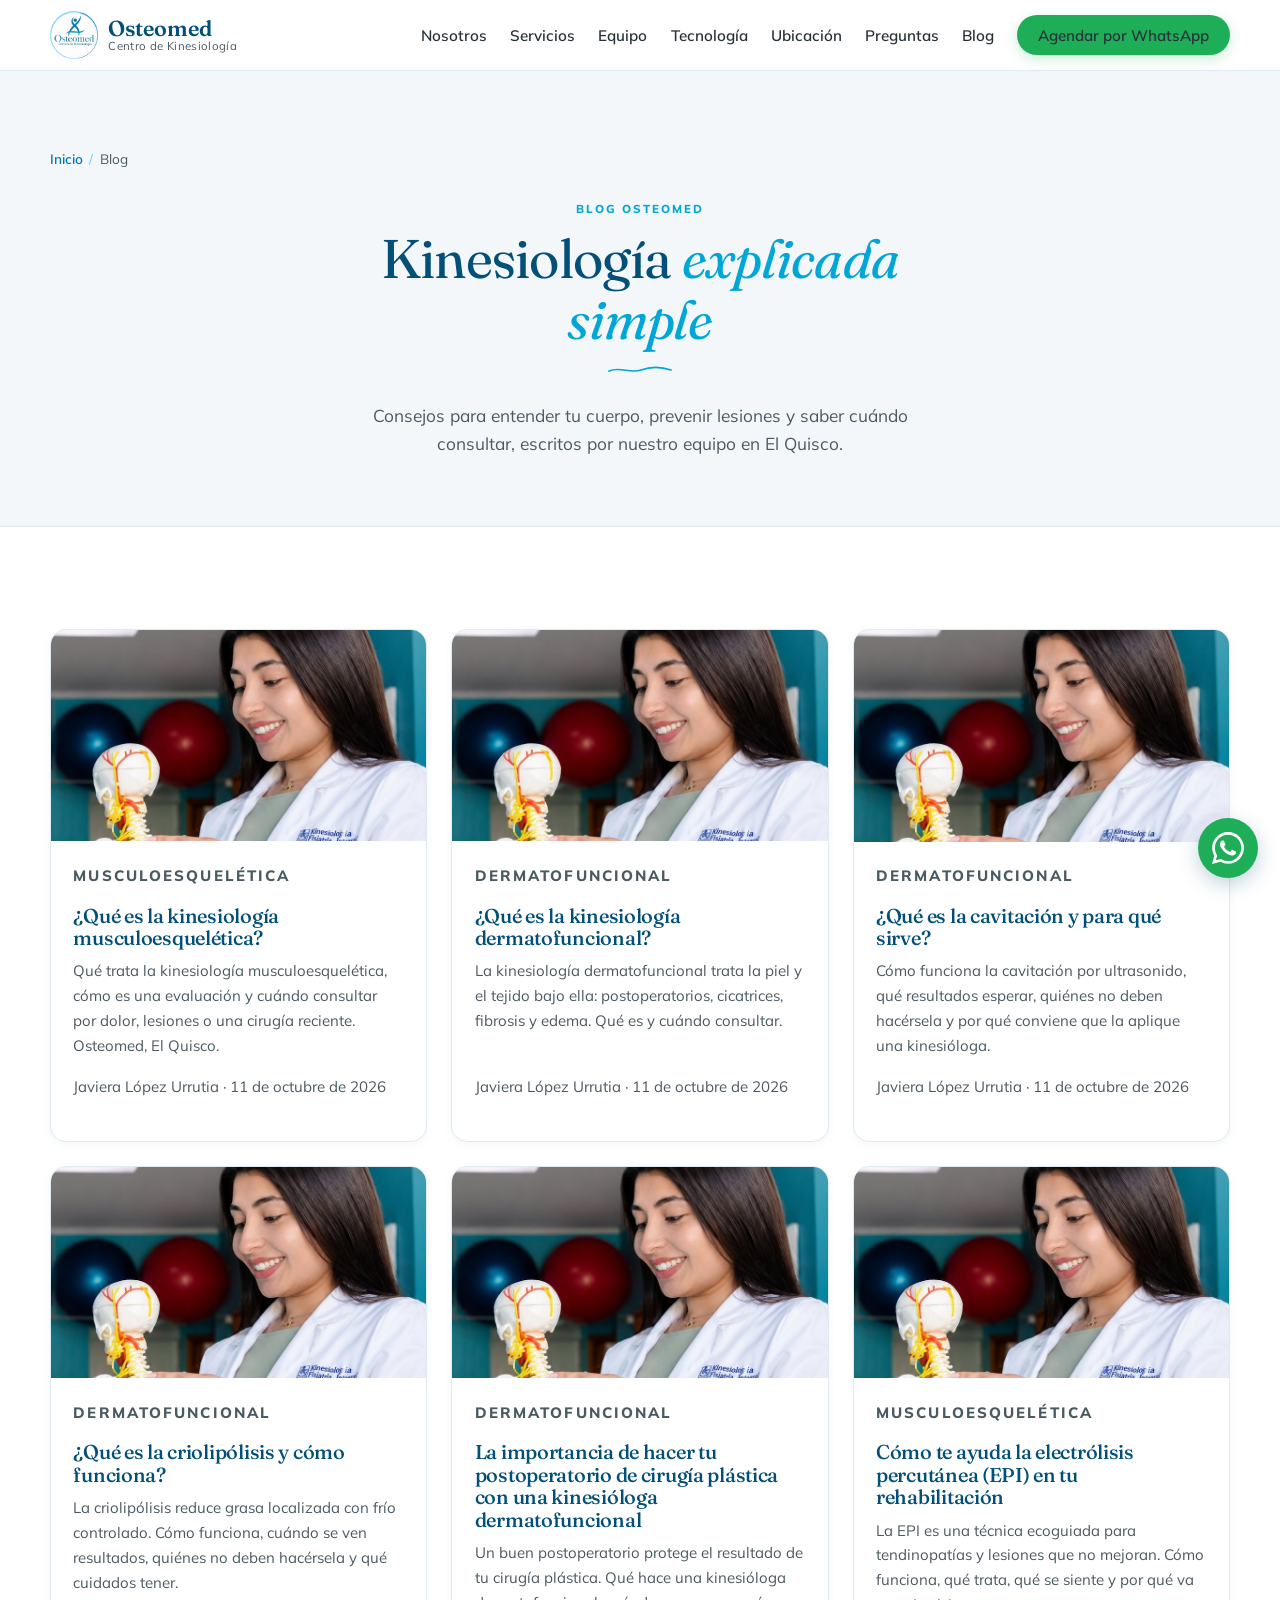
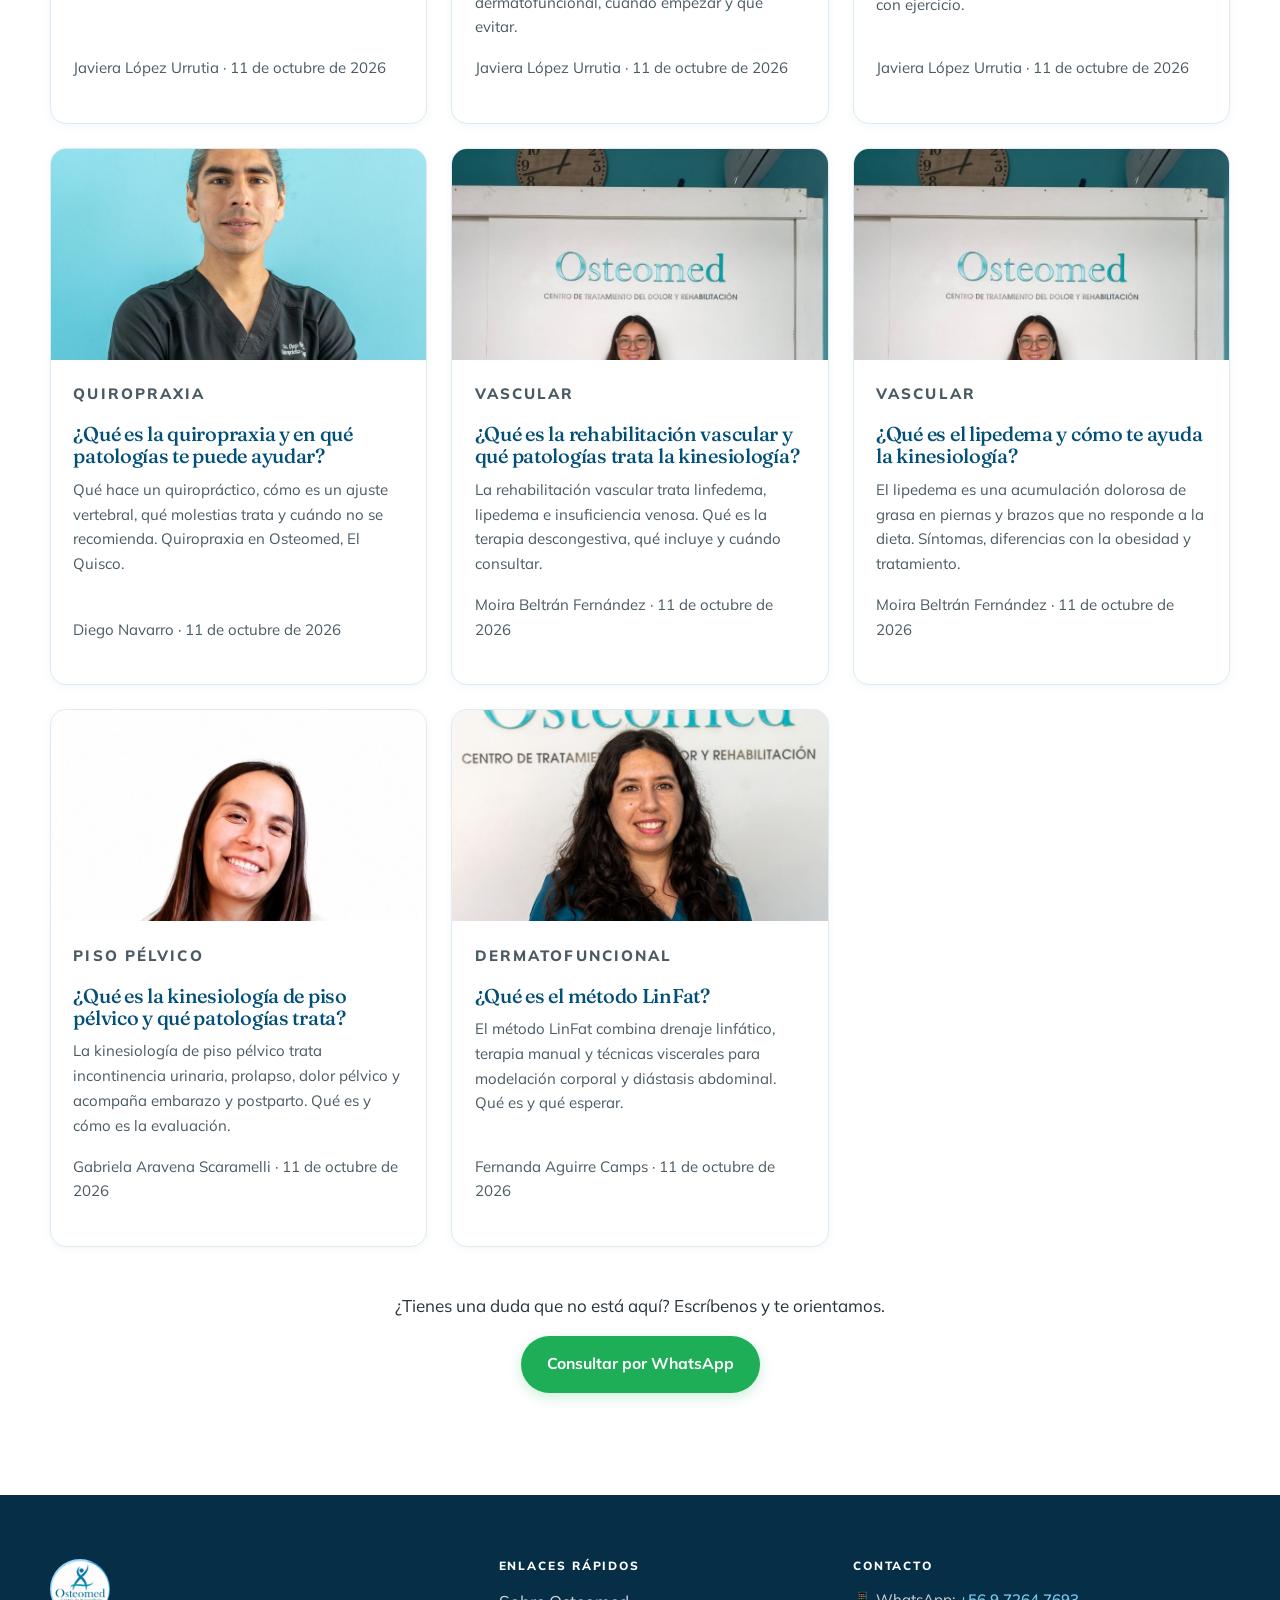
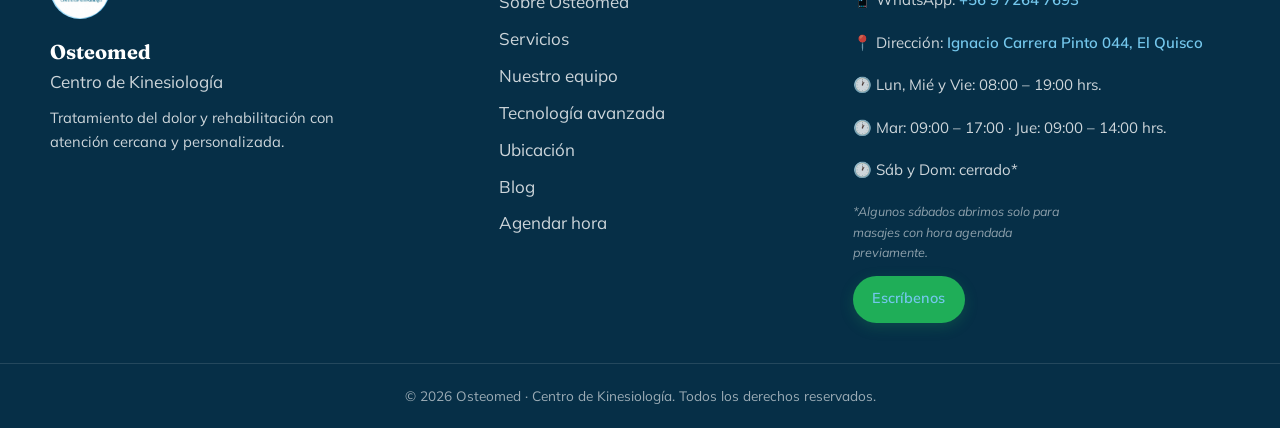
==== blog/index.html @ 3a888222 "Blog: 11 artículos + sitemap y robots Co-Authored-By: Claude Sonnet 5 <noreply@anthropic.com>" ====
<!DOCTYPE html>
<html lang="es-CL">
<head>
  <meta charset="UTF-8">
  <meta name="viewport" content="width=device-width, initial-scale=1.0">

  <title>Blog de kinesiología | Osteomed El Quisco</title>
  <meta name="description" content="Consejos de kinesiología, rehabilitación y manejo del dolor escritos por el equipo de Osteomed, centro de kinesiología en El Quisco, litoral central.">
  <meta name="robots" content="index, follow, max-image-preview:large">
  <link rel="canonical" href="https://www.kinesiologiaosteomed.cl/blog/">

  <meta name="geo.region" content="CL-VS">
  <meta name="geo.placename" content="El Quisco, Valparaíso">

  <meta property="og:type" content="website">
  <meta property="og:locale" content="es_CL">
  <meta property="og:site_name" content="Osteomed · Centro de Kinesiología">
  <meta property="og:title" content="Blog de kinesiología | Osteomed El Quisco">
  <meta property="og:description" content="Consejos de kinesiología, rehabilitación y manejo del dolor del equipo de Osteomed.">
  <meta property="og:url" content="https://www.kinesiologiaosteomed.cl/blog/">
  <meta property="og:image" content="https://www.kinesiologiaosteomed.cl/assets/equipo.jpg">
  <meta name="twitter:card" content="summary_large_image">

  <!-- Copiar aquí las mismas líneas de favicon que tiene index.html -->

  <link rel="preconnect" href="https://fonts.googleapis.com">
  <link rel="preconnect" href="https://fonts.gstatic.com" crossorigin>
  <!-- Usar el mismo <link> de Google Fonts que tiene index.html -->
  <link href="https://fonts.googleapis.com/css2?family=Fraunces:ital,opsz,wght@0,9..144,400;0,9..144,500;0,9..144,600;1,9..144,400;1,9..144,500&family=Mulish:wght@400;500;600;700;800&display=swap" rel="stylesheet">
  <link rel="stylesheet" href="/styles.css">

  <script type="application/ld+json">
  {
    "@context": "https://schema.org",
    "@graph": [
      {
        "@type": "Blog",
        "name": "Blog de Osteomed",
        "description": "Consejos de kinesiología, rehabilitación y manejo del dolor del equipo de Osteomed, El Quisco.",
        "url": "https://www.kinesiologiaosteomed.cl/blog/",
        "inLanguage": "es-CL",
        "publisher": {
          "@type": "MedicalClinic",
          "name": "Osteomed · Centro de Kinesiología",
          "url": "https://www.kinesiologiaosteomed.cl/",
          "logo": { "@type": "ImageObject", "url": "https://www.kinesiologiaosteomed.cl/assets/logo.png" }
        }
      },
      {
        "@type": "BreadcrumbList",
        "itemListElement": [
          { "@type": "ListItem", "position": 1, "name": "Inicio", "item": "https://www.kinesiologiaosteomed.cl/" },
          { "@type": "ListItem", "position": 2, "name": "Blog" }
        ]
      }
    ]
  }
  </script>
</head>
<body>

  <!-- ===================== HEADER (igual al sitio, con rutas absolutas) ===================== -->
  <header class="site-header">
    <div class="container header-inner">
      <a href="/" class="brand" aria-label="Osteomed, ir al inicio">
        <img src="/assets/logo.png" alt="Logo Osteomed Centro de Kinesiología" class="brand-logo" width="48" height="48">
        <span class="brand-text"><strong>Osteomed</strong><small>Centro de Kinesiología</small></span>
      </a>
      <nav class="main-nav" id="mainNav" aria-label="Navegación principal">
        <a href="/#sobre">Nosotros</a>
        <a href="/#servicios">Servicios</a>
        <a href="/#equipo">Equipo</a>
        <a href="/#tecnologia">Tecnología</a>
        <a href="/#ubicacion">Ubicación</a>
        <a href="/#faq">Preguntas</a>
        <a href="/blog/" aria-current="page">Blog</a>
        <a href="/#agendar" class="btn btn-wa nav-cta">Agendar por WhatsApp</a>
      </nav>
      <button class="nav-toggle" id="navToggle" aria-label="Abrir menú" aria-expanded="false" aria-controls="mainNav">
        <span></span><span></span><span></span>
      </button>
    </div>
  </header>

  <main>
    <section class="blog-hero">
      <div class="container">
        <nav class="breadcrumbs" aria-label="Ruta de navegación">
          <ol>
            <li><a href="/">Inicio</a></li>
            <li aria-current="page">Blog</li>
          </ol>
        </nav>
        <div class="section-head">
          <span class="section-eyebrow">Blog Osteomed</span>
          <h1>Kinesiología <em>explicada simple</em></h1>
          <p class="section-sub">Consejos para entender tu cuerpo, prevenir lesiones y saber cuándo consultar, escritos por nuestro equipo en El Quisco.</p>
        </div>
      </div>
    </section>

    <section class="section">
      <div class="container">
        <div class="post-grid">

          <!-- Artículos: el más reciente primero. Para agregar uno, copiar un <article class="post-card"> -->
          <article class="post-card">
            <a href="/blog/que-es-la-kinesiologia-musculoesqueletica/" class="post-card-img post-card-img--author" tabindex="-1" aria-hidden="true">
              <img src="/assets/team-javiera.jpg" alt="" width="600" height="660" loading="lazy">
            </a>
            <div class="post-card-body">
              <p class="post-cat">Musculoesquelética</p>
              <h2><a href="/blog/que-es-la-kinesiologia-musculoesqueletica/">¿Qué es la kinesiología musculoesquelética?</a></h2>
              <p>Qué trata la kinesiología musculoesquelética, cómo es una evaluación y cuándo consultar por dolor, lesiones o una cirugía reciente. Osteomed, El Quisco.</p>
              <p class="post-card-meta">Javiera López Urrutia · <time datetime="2026-10-11">11 de octubre de 2026</time></p>
            </div>
          </article>
          <article class="post-card">
            <a href="/blog/que-es-la-kinesiologia-dermatofuncional/" class="post-card-img post-card-img--author" tabindex="-1" aria-hidden="true">
              <img src="/assets/team-javiera.jpg" alt="" width="600" height="660" loading="lazy">
            </a>
            <div class="post-card-body">
              <p class="post-cat">Dermatofuncional</p>
              <h2><a href="/blog/que-es-la-kinesiologia-dermatofuncional/">¿Qué es la kinesiología dermatofuncional?</a></h2>
              <p>La kinesiología dermatofuncional trata la piel y el tejido bajo ella: postoperatorios, cicatrices, fibrosis y edema. Qué es y cuándo consultar.</p>
              <p class="post-card-meta">Javiera López Urrutia · <time datetime="2026-10-11">11 de octubre de 2026</time></p>
            </div>
          </article>
          <article class="post-card">
            <a href="/blog/que-es-la-cavitacion/" class="post-card-img post-card-img--author" tabindex="-1" aria-hidden="true">
              <img src="/assets/team-javiera.jpg" alt="" width="600" height="660" loading="lazy">
            </a>
            <div class="post-card-body">
              <p class="post-cat">Dermatofuncional</p>
              <h2><a href="/blog/que-es-la-cavitacion/">¿Qué es la cavitación y para qué sirve?</a></h2>
              <p>Cómo funciona la cavitación por ultrasonido, qué resultados esperar, quiénes no deben hacérsela y por qué conviene que la aplique una kinesióloga.</p>
              <p class="post-card-meta">Javiera López Urrutia · <time datetime="2026-10-11">11 de octubre de 2026</time></p>
            </div>
          </article>
          <article class="post-card">
            <a href="/blog/que-es-la-criolipolisis/" class="post-card-img post-card-img--author" tabindex="-1" aria-hidden="true">
              <img src="/assets/team-javiera.jpg" alt="" width="600" height="660" loading="lazy">
            </a>
            <div class="post-card-body">
              <p class="post-cat">Dermatofuncional</p>
              <h2><a href="/blog/que-es-la-criolipolisis/">¿Qué es la criolipólisis y cómo funciona?</a></h2>
              <p>La criolipólisis reduce grasa localizada con frío controlado. Cómo funciona, cuándo se ven resultados, quiénes no deben hacérsela y qué cuidados tener.</p>
              <p class="post-card-meta">Javiera López Urrutia · <time datetime="2026-10-11">11 de octubre de 2026</time></p>
            </div>
          </article>
          <article class="post-card">
            <a href="/blog/postoperatorio-cirugia-plastica-kinesiologa-dermatofuncional/" class="post-card-img post-card-img--author" tabindex="-1" aria-hidden="true">
              <img src="/assets/team-javiera.jpg" alt="" width="600" height="660" loading="lazy">
            </a>
            <div class="post-card-body">
              <p class="post-cat">Dermatofuncional</p>
              <h2><a href="/blog/postoperatorio-cirugia-plastica-kinesiologa-dermatofuncional/">La importancia de hacer tu postoperatorio de cirugía plástica con una kinesióloga dermatofuncional</a></h2>
              <p>Un buen postoperatorio protege el resultado de tu cirugía plástica. Qué hace una kinesióloga dermatofuncional, cuándo empezar y qué evitar.</p>
              <p class="post-card-meta">Javiera López Urrutia · <time datetime="2026-10-11">11 de octubre de 2026</time></p>
            </div>
          </article>
          <article class="post-card">
            <a href="/blog/electrolisis-percutanea-epi-rehabilitacion/" class="post-card-img post-card-img--author" tabindex="-1" aria-hidden="true">
              <img src="/assets/team-javiera.jpg" alt="" width="600" height="660" loading="lazy">
            </a>
            <div class="post-card-body">
              <p class="post-cat">Musculoesquelética</p>
              <h2><a href="/blog/electrolisis-percutanea-epi-rehabilitacion/">Cómo te ayuda la electrólisis percutánea (EPI) en tu rehabilitación</a></h2>
              <p>La EPI es una técnica ecoguiada para tendinopatías y lesiones que no mejoran. Cómo funciona, qué trata, qué se siente y por qué va con ejercicio.</p>
              <p class="post-card-meta">Javiera López Urrutia · <time datetime="2026-10-11">11 de octubre de 2026</time></p>
            </div>
          </article>
          <article class="post-card">
            <a href="/blog/que-es-la-quiropraxia/" class="post-card-img post-card-img--author" tabindex="-1" aria-hidden="true">
              <img src="/assets/team-diego.jpg" alt="" width="600" height="660" loading="lazy">
            </a>
            <div class="post-card-body">
              <p class="post-cat">Quiropraxia</p>
              <h2><a href="/blog/que-es-la-quiropraxia/">¿Qué es la quiropraxia y en qué patologías te puede ayudar?</a></h2>
              <p>Qué hace un quiropráctico, cómo es un ajuste vertebral, qué molestias trata y cuándo no se recomienda. Quiropraxia en Osteomed, El Quisco.</p>
              <p class="post-card-meta">Diego Navarro · <time datetime="2026-10-11">11 de octubre de 2026</time></p>
            </div>
          </article>
          <article class="post-card">
            <a href="/blog/rehabilitacion-vascular-kinesiologia/" class="post-card-img post-card-img--author" tabindex="-1" aria-hidden="true">
              <img src="/assets/team-moira.jpg" alt="" width="600" height="660" loading="lazy">
            </a>
            <div class="post-card-body">
              <p class="post-cat">Vascular</p>
              <h2><a href="/blog/rehabilitacion-vascular-kinesiologia/">¿Qué es la rehabilitación vascular y qué patologías trata la kinesiología?</a></h2>
              <p>La rehabilitación vascular trata linfedema, lipedema e insuficiencia venosa. Qué es la terapia descongestiva, qué incluye y cuándo consultar.</p>
              <p class="post-card-meta">Moira Beltrán Fernández · <time datetime="2026-10-11">11 de octubre de 2026</time></p>
            </div>
          </article>
          <article class="post-card">
            <a href="/blog/que-es-el-lipedema/" class="post-card-img post-card-img--author" tabindex="-1" aria-hidden="true">
              <img src="/assets/team-moira.jpg" alt="" width="600" height="660" loading="lazy">
            </a>
            <div class="post-card-body">
              <p class="post-cat">Vascular</p>
              <h2><a href="/blog/que-es-el-lipedema/">¿Qué es el lipedema y cómo te ayuda la kinesiología?</a></h2>
              <p>El lipedema es una acumulación dolorosa de grasa en piernas y brazos que no responde a la dieta. Síntomas, diferencias con la obesidad y tratamiento.</p>
              <p class="post-card-meta">Moira Beltrán Fernández · <time datetime="2026-10-11">11 de octubre de 2026</time></p>
            </div>
          </article>
          <article class="post-card">
            <a href="/blog/kinesiologia-de-piso-pelvico/" class="post-card-img post-card-img--author" tabindex="-1" aria-hidden="true">
              <img src="/assets/team-gabriela.jpg" alt="" width="600" height="660" loading="lazy">
            </a>
            <div class="post-card-body">
              <p class="post-cat">Piso pélvico</p>
              <h2><a href="/blog/kinesiologia-de-piso-pelvico/">¿Qué es la kinesiología de piso pélvico y qué patologías trata?</a></h2>
              <p>La kinesiología de piso pélvico trata incontinencia urinaria, prolapso, dolor pélvico y acompaña embarazo y postparto. Qué es y cómo es la evaluación.</p>
              <p class="post-card-meta">Gabriela Aravena Scaramelli · <time datetime="2026-10-11">11 de octubre de 2026</time></p>
            </div>
          </article>
          <article class="post-card">
            <a href="/blog/que-es-el-metodo-linfat/" class="post-card-img post-card-img--author" tabindex="-1" aria-hidden="true">
              <img src="/assets/team-fernanda.jpg" alt="" width="600" height="660" loading="lazy">
            </a>
            <div class="post-card-body">
              <p class="post-cat">Dermatofuncional</p>
              <h2><a href="/blog/que-es-el-metodo-linfat/">¿Qué es el método LinFat?</a></h2>
              <p>El método LinFat combina drenaje linfático, terapia manual y técnicas viscerales para modelación corporal y diástasis abdominal. Qué es y qué esperar.</p>
              <p class="post-card-meta">Fernanda Aguirre Camps · <time datetime="2026-10-11">11 de octubre de 2026</time></p>
            </div>
          </article>

        </div>

        <div class="section-cta">
          <p>¿Tienes una duda que no está aquí? Escríbenos y te orientamos.</p>
          <a href="/#agendar" class="btn btn-wa" data-wa-msg="Hola 👋, leí el blog de Osteomed y quisiera hacer una consulta.">Consultar por WhatsApp</a>
        </div>
      </div>
    </section>
  </main>

  <!-- ===================== FOOTER ===================== -->
  <footer class="site-footer">
    <div class="container footer-grid">
      <div class="footer-brand">
        <img src="/assets/logo.png" alt="Logo Osteomed" class="footer-logo" width="60" height="60" loading="lazy">
        <strong>Osteomed</strong><br>Centro de Kinesiología
        <p class="footer-tag">Tratamiento del dolor y rehabilitación con atención cercana y personalizada.</p>
      </div>
      <div class="footer-col">
        <h3>Enlaces rápidos</h3>
        <ul>
          <li><a href="/#sobre">Sobre Osteomed</a></li>
          <li><a href="/#servicios">Servicios</a></li>
          <li><a href="/#equipo">Nuestro equipo</a></li>
          <li><a href="/#tecnologia">Tecnología avanzada</a></li>
          <li><a href="/#ubicacion">Ubicación</a></li>
          <li><a href="/blog/">Blog</a></li>
          <li><a href="/#agendar">Agendar hora</a></li>
        </ul>
      </div>
      <div class="footer-col footer-contact">
        <h3>Contacto</h3>
        <ul>
          <li>📱 WhatsApp: <a href="#" id="footerWa">+56 9 7264 7693</a></li>
          <li>📍 Dirección: <a href="https://maps.app.goo.gl/KKimd9kYUYvbPtDLA" target="_blank" rel="noopener">Ignacio Carrera Pinto 044, El Quisco</a></li>
          <li>🕐 Lun, Mié y Vie: 08:00 – 19:00 hrs.</li>
          <li>🕐 Mar: 09:00 – 17:00 · Jue: 09:00 – 14:00 hrs.</li>
          <li>🕐 Sáb y Dom: cerrado*</li>
        </ul>
        <p class="footer-hours-note">*Algunos sábados abrimos solo para masajes con hora agendada previamente.</p>
        <a href="/#agendar" class="btn btn-wa btn-sm">Escríbenos</a>
      </div>
    </div>
    <div class="footer-bottom">
      <div class="container">
        <p>© <span id="year"></span> Osteomed · Centro de Kinesiología. Todos los derechos reservados.</p>
      </div>
    </div>
  </footer>

  <a href="#" class="wa-float" id="waFloat" aria-label="Escribir por WhatsApp">
    <svg viewBox="0 0 24 24" aria-hidden="true"><path d="M17.47 14.38c-.3-.15-1.76-.87-2.03-.97-.27-.1-.47-.15-.67.15-.2.3-.77.97-.94 1.16-.17.2-.35.22-.64.07-.3-.15-1.26-.46-2.39-1.47-.88-.79-1.48-1.76-1.65-2.06-.17-.3-.02-.46.13-.6.13-.14.3-.35.45-.52.15-.18.2-.3.3-.5.1-.2.05-.37-.03-.52-.07-.15-.67-1.61-.92-2.2-.24-.58-.49-.5-.67-.51h-.57c-.2 0-.52.07-.79.37-.27.3-1.04 1.02-1.04 2.48s1.07 2.88 1.21 3.07c.15.2 2.1 3.2 5.08 4.49.71.3 1.26.49 1.7.63.71.22 1.36.19 1.87.12.57-.09 1.76-.72 2-1.42.25-.7.25-1.29.18-1.41-.08-.13-.27-.2-.57-.35m-5.42 7.4h-.01a9.87 9.87 0 0 1-5.03-1.38l-.36-.21-3.74.98 1-3.65-.24-.37a9.86 9.86 0 0 1-1.51-5.26c0-5.45 4.44-9.88 9.89-9.88 2.64 0 5.12 1.03 6.99 2.9a9.83 9.83 0 0 1 2.89 6.99c0 5.45-4.44 9.88-9.88 9.88m8.41-18.3A11.82 11.82 0 0 0 12.05 0C5.5 0 .16 5.34.16 11.89c0 2.1.55 4.14 1.59 5.95L.06 24l6.3-1.65a11.88 11.88 0 0 0 5.69 1.45h.01c6.55 0 11.89-5.34 11.89-11.89a11.82 11.82 0 0 0-3.48-8.41z"/></svg>
  </a>

  <script src="/script.js"></script>
</body>
</html>
---- styles.css ----
/* ============================================================
   OSTEOMED — Centro de Kinesiología
   styles.css
   ============================================================ */

:root {
  /* Paleta de marca */
  --azul-principal: #0077B6;
  --azul-secundario: #00A6D6;
  --celeste: #74C7EC;
  --celeste-claro: #CBEAF8;
  --blanco: #FFFFFF;
  --gris-fondo: #F3F7FA;
  --gris-texto: #263238;

  /* Derivados */
  --azul-oscuro: #024f78;
  --texto-suave: #4a5a62;
  --borde: #dfeaf1;
  --wa-green: #25D366;
  --wa-green-dark: #1da851;

  /* Tipografía */
  --font-display: 'Fraunces', Georgia, serif;
  --font-body: 'Mulish', -apple-system, BlinkMacSystemFont, sans-serif;

  /* Sistema */
  --radius: 16px;
  --radius-sm: 10px;
  --shadow-sm: 0 2px 10px rgba(2, 79, 120, 0.06);
  --shadow-md: 0 12px 30px rgba(2, 79, 120, 0.12);
  --shadow-lg: 0 24px 60px rgba(2, 79, 120, 0.18);
  --maxw: 1180px;
  --space: clamp(56px, 8vw, 110px);
}

/* ---------- Reset ---------- */
*, *::before, *::after { box-sizing: border-box; }
html { scroll-behavior: smooth; scroll-padding-top: 88px; }
body {
  margin: 0;
  font-family: var(--font-body);
  color: var(--gris-texto);
  background: var(--blanco);
  line-height: 1.65;
  font-size: 17px;
  -webkit-font-smoothing: antialiased;
}
img { max-width: 100%; display: block; }
a { color: inherit; text-decoration: none; }
ul { list-style: none; margin: 0; padding: 0; }

h1, h2, h3 {
  font-family: var(--font-display);
  font-weight: 500;
  line-height: 1.12;
  color: var(--azul-oscuro);
  letter-spacing: -0.01em;
  margin: 0 0 .5em;
}
h1 { font-size: clamp(2rem, 5vw, 3.4rem); }
h2 { font-size: clamp(1.6rem, 3.6vw, 2.5rem); }
h3 { font-size: 1.22rem; }
p { margin: 0 0 1rem; }

.container { width: min(100% - 40px, var(--maxw)); margin-inline: auto; }

/* ---------- Botones ---------- */
.btn {
  display: inline-flex;
  align-items: center;
  gap: .55rem;
  font-family: var(--font-body);
  font-weight: 700;
  font-size: .98rem;
  padding: .85rem 1.5rem;
  border-radius: 50px;
  border: 2px solid transparent;
  cursor: pointer;
  transition: transform .18s ease, box-shadow .18s ease, background .18s ease;
  white-space: nowrap;
  text-align: center;
}
.btn:active { transform: translateY(1px) scale(.99); }
.btn-lg { padding: 1.05rem 1.9rem; font-size: 1.05rem; }
.btn-sm { padding: .6rem 1.1rem; font-size: .9rem; }
.btn-block { width: 100%; justify-content: center; }

.btn-wa { background: var(--wa-green); color: #fff; box-shadow: 0 8px 20px rgba(37, 211, 102, .3); }
.btn-wa:hover { background: var(--wa-green-dark); transform: translateY(-2px); box-shadow: 0 12px 26px rgba(37, 211, 102, .38); }

.btn-primary { background: var(--azul-principal); color: #fff; box-shadow: 0 8px 20px rgba(0, 119, 182, .28); }
.btn-primary:hover { background: var(--azul-oscuro); transform: translateY(-2px); }

.btn-ghost { background: transparent; color: var(--azul-oscuro); border-color: var(--azul-principal); }
.btn-ghost:hover { background: var(--celeste-claro); transform: translateY(-2px); }

.wa-icon { width: 1.2em; height: 1.2em; fill: currentColor; flex-shrink: 0; }

/* ---------- Header ---------- */
.site-header {
  position: sticky;
  top: 0;
  z-index: 100;
  background: rgba(255, 255, 255, .92);
  backdrop-filter: blur(10px);
  border-bottom: 1px solid var(--borde);
}
.header-inner {
  display: flex;
  align-items: center;
  justify-content: space-between;
  gap: 1.5rem;
  padding: .7rem 0;
}
.brand { display: flex; align-items: center; gap: .65rem; flex-shrink: 0; }
.brand-logo { width: 48px; height: 48px; border-radius: 50%; }
.brand-text { display: flex; flex-direction: column; line-height: 1.05; }
.brand-text strong { font-family: var(--font-display); font-size: 1.35rem; color: var(--azul-oscuro); font-weight: 600; }
.brand-text small { font-size: .72rem; color: var(--texto-suave); letter-spacing: .03em; }

.main-nav { display: flex; align-items: center; gap: clamp(1rem, 1.8vw, 1.7rem); }
.main-nav a {
  font-weight: 600;
  font-size: .95rem;
  color: var(--gris-texto);
  transition: color .15s;
  white-space: nowrap;
  line-height: 1;
}
.main-nav a:not(.nav-cta):hover { color: var(--azul-principal); }
.nav-cta { padding: .65rem 1.2rem; font-size: .9rem; flex-shrink: 0; }

.nav-toggle {
  display: none;
  flex-direction: column;
  gap: 5px;
  background: none;
  border: none;
  cursor: pointer;
  padding: 8px;
}
.nav-toggle span {
  width: 26px; height: 3px;
  background: var(--azul-oscuro);
  border-radius: 3px;
  transition: .25s;
}

/* ---------- Hero ---------- */
.hero { position: relative; overflow: hidden; padding: clamp(50px, 7vw, 90px) 0 clamp(60px, 8vw, 100px); }
.hero-bg {
  position: absolute; inset: 0; z-index: -1;
  background:
    radial-gradient(circle at 85% 15%, var(--celeste-claro) 0%, transparent 45%),
    radial-gradient(circle at 10% 90%, rgba(116, 199, 236, .35) 0%, transparent 40%),
    linear-gradient(160deg, #fafdff 0%, var(--gris-fondo) 100%);
}
.hero-inner {
  display: grid;
  grid-template-columns: 1.05fr .95fr;
  gap: clamp(2rem, 5vw, 4.5rem);
  align-items: center;
}
.eyebrow {
  display: inline-block;
  font-size: .82rem;
  font-weight: 700;
  letter-spacing: .04em;
  text-transform: uppercase;
  color: var(--azul-secundario);
  background: var(--celeste-claro);
  padding: .4rem .9rem;
  border-radius: 50px;
  margin-bottom: 1.2rem;
}
.hero-copy h1 { margin-bottom: .6em; }
.hero-lead { font-size: 1.18rem; color: var(--texto-suave); max-width: 36ch; margin-bottom: 1.8rem; }
.hero-actions { display: flex; flex-wrap: wrap; gap: .9rem; margin-bottom: 2rem; }
.hero-points { display: flex; flex-wrap: wrap; gap: 1.2rem; }
.hero-points li { position: relative; padding-left: 1.6rem; font-size: .92rem; font-weight: 600; color: var(--azul-oscuro); }
.hero-points li::before {
  content: "✓";
  position: absolute; left: 0;
  color: var(--wa-green);
  font-weight: 800;
}

.hero-visual { position: relative; }
.hero-img {
  width: 100%;
  border-radius: 24px;
  box-shadow: var(--shadow-lg);
  object-fit: cover;
  aspect-ratio: 4 / 3.4;
}

/* ---------- Secciones base ---------- */
.section { padding: var(--space) 0; }
.section-soft { background: var(--gris-fondo); }
.section-dark {
  background: linear-gradient(155deg, var(--azul-principal) 0%, var(--azul-oscuro) 100%);
  color: #fff;
}
.section-dark h2, .section-dark h3 { color: #fff; }

.section-head { text-align: center; max-width: 60ch; margin: 0 auto clamp(2.5rem, 5vw, 3.5rem); }
.section-eyebrow {
  display: inline-block;
  font-size: .8rem; font-weight: 800;
  letter-spacing: .08em; text-transform: uppercase;
  color: var(--azul-secundario);
  margin-bottom: .7rem;
}
.section-eyebrow.light { color: var(--celeste); }
.section-sub { color: var(--texto-suave); font-size: 1.08rem; }
.section-sub.light { color: rgba(255, 255, 255, .85); }
.section-cta { text-align: center; margin-top: 2.8rem; }

/* ---------- Sobre ---------- */
.about-grid {
  display: grid;
  grid-template-columns: .9fr 1.1fr;
  gap: clamp(2rem, 5vw, 4rem);
  align-items: center;
}
.about-media img {
  width: 100%; border-radius: 22px;
  box-shadow: var(--shadow-md);
  aspect-ratio: 4 / 4.3; object-fit: cover;
}
.about-values { display: grid; grid-template-columns: 1fr 1fr; gap: 1.5rem; margin-top: 2rem; }
.value h3 { color: var(--azul-principal); margin-bottom: .3em; }
.value p { font-size: .96rem; color: var(--texto-suave); margin: 0; }

/* ---------- Servicios (cards) ---------- */
.cards-grid {
  display: grid;
  grid-template-columns: repeat(auto-fit, minmax(280px, 1fr));
  gap: 1.5rem;
}
.card {
  background: #fff;
  border: 1px solid var(--borde);
  border-radius: var(--radius);
  padding: 2rem 1.7rem;
  box-shadow: var(--shadow-sm);
  transition: transform .22s ease, box-shadow .22s ease, border-color .22s;
}
.card:hover { transform: translateY(-6px); box-shadow: var(--shadow-md); border-color: var(--celeste); }
.card-icon {
  width: 56px; height: 56px;
  display: grid; place-items: center;
  font-size: 1.7rem;
  background: var(--celeste-claro);
  border-radius: 14px;
  margin-bottom: 1.1rem;
}
.card h3 { color: var(--azul-oscuro); }
.card p { font-size: .96rem; color: var(--texto-suave); margin-bottom: .6rem; }
.card-benefit {
  margin: 1rem 0 0 !important;
  padding-top: .9rem;
  border-top: 1px dashed var(--borde);
  font-weight: 600;
  color: var(--azul-principal) !important;
  font-size: .92rem !important;
}

/* ---------- ¿Cuándo consultar? ---------- */
.when-grid {
  display: grid;
  grid-template-columns: 1.05fr .95fr;
  gap: clamp(2rem, 5vw, 4rem);
  align-items: center;
}
.when-list { margin: 1.6rem 0 2rem; display: grid; gap: .85rem; }
.when-list li {
  display: flex; gap: .8rem;
  align-items: flex-start;
  background: var(--gris-fondo);
  padding: .9rem 1.1rem;
  border-radius: var(--radius-sm);
  border-left: 3px solid var(--azul-secundario);
  font-weight: 500;
}
.when-list li span { color: var(--azul-secundario); font-weight: 800; }
.when-media img {
  width: 100%; border-radius: 22px;
  box-shadow: var(--shadow-md);
  aspect-ratio: 4 / 3.2; object-fit: cover;
}

/* ---------- Cómo trabajamos (steps) ---------- */
.steps {
  display: grid;
  grid-template-columns: repeat(auto-fit, minmax(220px, 1fr));
  gap: 1.5rem;
  counter-reset: step;
  list-style: none;
  margin: 0;
  padding: 0;
}
.step {
  background: rgba(255, 255, 255, .1);
  border: 1px solid rgba(255, 255, 255, .2);
  border-radius: var(--radius);
  padding: 2rem 1.6rem;
  backdrop-filter: blur(4px);
  position: relative;
}
.step-num {
  display: grid; place-items: center;
  width: 46px; height: 46px;
  border-radius: 50%;
  background: #fff;
  color: var(--azul-principal);
  font-family: var(--font-display);
  font-weight: 600;
  font-size: 1.4rem;
  margin-bottom: 1rem;
}
.step p { color: rgba(255, 255, 255, .85); font-size: .95rem; margin: 0; }

/* ---------- Formulario WhatsApp ---------- */
.form-grid {
  display: grid;
  grid-template-columns: .95fr 1.05fr;
  gap: clamp(2rem, 5vw, 4rem);
  align-items: start;
}
.form-intro h2 { margin-bottom: .6em; }
.form-intro > p { color: var(--texto-suave); }
.form-direct {
  margin: 1.6rem 0;
  padding: 1.2rem 1.4rem;
  background: #fff;
  border: 1px solid var(--borde);
  border-radius: var(--radius);
  box-shadow: var(--shadow-sm);
}
.form-direct p { font-weight: 600; margin-bottom: .8rem; }
.form-media img {
  width: 100%; border-radius: 18px;
  box-shadow: var(--shadow-md);
  aspect-ratio: 4 / 2.6; object-fit: cover;
  margin-top: .5rem;
}

.wa-form {
  background: #fff;
  border: 1px solid var(--borde);
  border-radius: var(--radius);
  padding: clamp(1.5rem, 3vw, 2.4rem);
  box-shadow: var(--shadow-md);
}
.field { margin-bottom: 1.2rem; }
.field-row { display: grid; grid-template-columns: 1fr 1fr; gap: 1rem; }
.field label { display: block; font-weight: 700; font-size: .92rem; margin-bottom: .45rem; color: var(--azul-oscuro); }
.req { color: #d64545; }
.field input,
.field select,
.field textarea {
  width: 100%;
  font-family: var(--font-body);
  font-size: 1rem;
  padding: .8rem .95rem;
  border: 1.5px solid var(--borde);
  border-radius: var(--radius-sm);
  background: var(--gris-fondo);
  color: var(--gris-texto);
  transition: border-color .15s, box-shadow .15s, background .15s;
}
.field input:focus,
.field select:focus,
.field textarea:focus {
  outline: none;
  border-color: var(--azul-secundario);
  background: #fff;
  box-shadow: 0 0 0 3px rgba(0, 166, 214, .15);
}
.field textarea { resize: vertical; }
.field input[type="range"] {
  padding: 0; height: 8px; background: var(--celeste-claro);
  border-radius: 50px; border: none; accent-color: var(--azul-principal);
  cursor: pointer;
}
.range-scale { display: flex; justify-content: space-between; font-size: .78rem; color: var(--texto-suave); margin-top: .3rem; }
.form-note { font-size: .82rem; color: var(--texto-suave); text-align: center; margin: 1rem 0 0; }
.field input.invalid, .field textarea.invalid { border-color: #d64545; box-shadow: 0 0 0 3px rgba(214, 69, 69, .12); }

/* ---------- FAQ ---------- */
.faq-wrap { max-width: 820px; margin-inline: auto; }
.faq-list { display: grid; gap: 1rem; }
.faq-item {
  background: var(--gris-fondo);
  border: 1px solid var(--borde);
  border-radius: var(--radius-sm);
  overflow: hidden;
  transition: box-shadow .2s;
}
.faq-item[open] { box-shadow: var(--shadow-sm); border-color: var(--celeste); }
.faq-item summary {
  cursor: pointer;
  padding: 1.15rem 1.3rem;
  font-weight: 700;
  color: var(--azul-oscuro);
  list-style: none;
  display: flex;
  justify-content: space-between;
  align-items: center;
  gap: 1rem;
}
.faq-item summary::-webkit-details-marker { display: none; }
.faq-item summary::after {
  content: "+";
  font-size: 1.5rem;
  font-weight: 400;
  color: var(--azul-secundario);
  transition: transform .2s;
  line-height: 1;
}
.faq-item[open] summary::after { transform: rotate(45deg); }
.faq-item p { padding: 0 1.3rem 1.2rem; margin: 0; color: var(--texto-suave); }

/* ---------- Footer ---------- */
.site-footer { background: #062f47; color: rgba(255, 255, 255, .8); }
.footer-grid {
  display: grid;
  grid-template-columns: 1.3fr 1fr 1.2fr;
  gap: 2.5rem;
  padding: clamp(3rem, 5vw, 4.5rem) 0 2.5rem;
}
.footer-logo { width: 60px; height: 60px; border-radius: 50%; margin-bottom: 1rem; }
.footer-brand strong { font-family: var(--font-display); color: #fff; font-size: 1.25rem; }
.footer-tag { font-size: .92rem; margin-top: .6rem; max-width: 32ch; }
.footer-col h3 { color: #fff; font-size: 1.05rem; margin-bottom: 1rem; }
.footer-col ul { display: grid; gap: .55rem; }
.footer-col a:hover { color: var(--celeste); }
.footer-contact li { margin-bottom: .55rem; font-size: .94rem; }
.footer-contact a { color: var(--celeste); font-weight: 600; }
.footer-contact em { color: rgba(255, 255, 255, .55); font-style: italic; }
.footer-col .btn { margin-top: .8rem; }
.footer-bottom { border-top: 1px solid rgba(255, 255, 255, .12); padding: 1.3rem 0; }
.footer-bottom p { margin: 0; font-size: .85rem; text-align: center; color: rgba(255, 255, 255, .6); }

/* ---------- WhatsApp flotante ---------- */
.wa-float {
  position: fixed;
  bottom: 22px; right: 22px;
  width: 60px; height: 60px;
  background: var(--wa-green);
  border-radius: 50%;
  display: grid; place-items: center;
  box-shadow: 0 8px 24px rgba(37, 211, 102, .45);
  z-index: 90;
  transition: transform .2s;
  animation: waPulse 2.6s infinite;
}
.wa-float svg { width: 32px; height: 32px; fill: #fff; }
.wa-float:hover { transform: scale(1.08); }
@keyframes waPulse {
  0% { box-shadow: 0 8px 24px rgba(37, 211, 102, .45), 0 0 0 0 rgba(37, 211, 102, .4); }
  70% { box-shadow: 0 8px 24px rgba(37, 211, 102, .45), 0 0 0 16px rgba(37, 211, 102, 0); }
  100% { box-shadow: 0 8px 24px rgba(37, 211, 102, .45), 0 0 0 0 rgba(37, 211, 102, 0); }
}

/* ---------- Animaciones de entrada ---------- */
.reveal { opacity: 0; transform: translateY(28px); transition: opacity .7s ease, transform .7s ease; }
.reveal.is-visible { opacity: 1; transform: none; }

/* ============================================================
   PRESENCIA DE MARCA (v2)
   ============================================================ */

/* Insignia de reseñas en el hero */
.hero-rating {
  display: inline-flex;
  align-items: center;
  gap: .6rem;
  margin-top: 1.6rem;
  padding: .55rem 1rem;
  background: #fff;
  border: 1px solid var(--borde);
  border-radius: 50px;
  box-shadow: var(--shadow-sm);
  transition: transform .18s ease, box-shadow .18s ease, border-color .18s;
}
.hero-rating:hover { transform: translateY(-2px); box-shadow: var(--shadow-md); border-color: var(--celeste); }
.hero-rating .stars { color: #f5a623; letter-spacing: 1px; font-size: 1rem; }
.hero-rating .rating-text { font-size: .9rem; color: var(--texto-suave); }
.hero-rating .rating-text strong { color: var(--azul-oscuro); }
.rating-arrow { color: var(--azul-secundario); font-weight: 800; font-size: .9rem; }

/* Cinta "Desde 2014" en el sello del hero */
.hero-seal-ribbon {
  position: absolute;
  bottom: -10px; left: 50%;
  transform: translateX(-50%);
  background: var(--azul-principal);
  color: #fff;
  font-size: .68rem;
  font-weight: 800;
  letter-spacing: .03em;
  text-transform: uppercase;
  padding: .25rem .7rem;
  border-radius: 50px;
  white-space: nowrap;
  box-shadow: var(--shadow-sm);
}

/* Meta-chips de la franja de marca */
.brand-strip-content { display: flex; flex-direction: column; gap: .9rem; }
.brand-strip-meta { display: flex; flex-wrap: wrap; gap: .7rem; }
.meta-chip {
  display: inline-flex;
  align-items: center;
  gap: .4rem;
  background: rgba(255, 255, 255, .7);
  border: 1px solid rgba(0, 119, 182, .15);
  border-radius: 50px;
  padding: .4rem .9rem;
  font-size: .85rem;
  font-weight: 600;
  color: var(--azul-oscuro);
}
.meta-chip strong { color: var(--azul-principal); }
.meta-chip-link { text-decoration: none; cursor: pointer; transition: transform .18s ease, border-color .18s, background .18s; }
.meta-chip-link:hover { transform: translateY(-2px); border-color: var(--azul-secundario); background: #fff; }
.stars-sm { color: #f5a623; letter-spacing: .5px; }

/* Símbolo decorativo dentro del copy del hero */
.hero-symbol {
  width: 64px;
  height: auto;
  margin-bottom: 1.1rem;
  filter: drop-shadow(0 6px 14px rgba(0, 119, 182, .22));
  animation: floatY 5s ease-in-out infinite;
}
@keyframes floatY {
  0%, 100% { transform: translateY(0); }
  50% { transform: translateY(-9px); }
}

/* Marca de agua gigante del símbolo en el fondo del hero */
.hero-watermark {
  position: absolute;
  top: -40px; right: -60px;
  width: clamp(280px, 38vw, 520px);
  opacity: .06;
  z-index: -1;
  pointer-events: none;
  transform: rotate(-8deg);
}

/* Sello circular del logo sobre la imagen del hero */
.hero-seal {
  position: absolute;
  bottom: -26px; left: -26px;
  width: clamp(96px, 13vw, 132px);
  height: clamp(96px, 13vw, 132px);
  background: #fff;
  border-radius: 50%;
  padding: 8px;
  box-shadow: var(--shadow-md);
  display: grid;
  place-items: center;
  animation: sealIn .8s .3s ease-out both;
}
.hero-seal img { width: 100%; height: 100%; border-radius: 50%; object-fit: cover; }
@keyframes sealIn {
  from { opacity: 0; transform: scale(.6) rotate(-12deg); }
  to { opacity: 1; transform: scale(1) rotate(0); }
}

/* Franja de marca */
.brand-strip {
  background: linear-gradient(120deg, var(--celeste-claro) 0%, #eef8fe 100%);
  padding: clamp(2.2rem, 4vw, 3rem) 0;
  border-top: 1px solid var(--borde);
  border-bottom: 1px solid var(--borde);
}
.brand-strip-inner {
  display: flex;
  align-items: center;
  justify-content: center;
  gap: 1.6rem;
  text-align: left;
  flex-wrap: wrap;
}
.brand-strip-logo {
  width: clamp(76px, 10vw, 104px);
  height: auto;
  flex-shrink: 0;
  filter: drop-shadow(0 8px 18px rgba(0, 119, 182, .18));
}
.brand-strip-text {
  font-family: var(--font-display);
  font-size: clamp(1.25rem, 2.6vw, 1.8rem);
  font-style: italic;
  color: var(--azul-oscuro);
  margin: 0;
  max-width: 24ch;
  line-height: 1.3;
}
.brand-strip-text strong { font-style: normal; font-weight: 600; color: var(--azul-principal); }

/* Chip circular con símbolo sobre imagen de la sección "Sobre" */
.about-media { position: relative; }
.about-logo-chip {
  position: absolute;
  bottom: -22px; right: -18px;
  width: 84px; height: 84px;
  background: #fff;
  border-radius: 50%;
  display: grid; place-items: center;
  box-shadow: var(--shadow-md);
  border: 3px solid var(--celeste-claro);
}
.about-logo-chip img { width: 52px; height: auto; }

/* Marca de agua del símbolo en sección oscura */
.section-dark { position: relative; overflow: hidden; }
.section-watermark {
  position: absolute;
  bottom: -50px; right: -40px;
  width: clamp(220px, 30vw, 380px);
  opacity: .08;
  pointer-events: none;
}

/* ============================================================
   UBICACIÓN
   ============================================================ */
.map-grid {
  display: grid;
  grid-template-columns: 1fr 1.15fr;
  gap: 2rem;
  align-items: stretch;
}
.map-frame {
  position: relative;
  border-radius: var(--radius);
  overflow: hidden;
  box-shadow: var(--shadow-md);
  border: 1px solid var(--borde);
  min-height: 440px;
  order: 2;
}
.map-frame iframe {
  position: absolute;
  inset: 0;
  width: 100%;
  height: 100%;
  border: 0;
  display: block;
}
.map-open-link {
  position: absolute;
  top: 12px; right: 12px;
  z-index: 2;
  display: inline-flex;
  align-items: center;
  gap: .35rem;
  background: #fff;
  color: var(--azul-principal);
  font-size: .82rem;
  font-weight: 700;
  padding: .5rem .85rem;
  border-radius: 50px;
  box-shadow: var(--shadow-sm);
  transition: transform .15s ease, box-shadow .15s ease;
}
.map-open-link:hover { transform: translateY(-1px); box-shadow: var(--shadow-md); color: var(--azul-oscuro); }
.map-info {
  background: #fff;
  border: 1px solid var(--borde);
  border-radius: var(--radius);
  padding: 2.4rem 2rem;
  box-shadow: var(--shadow-sm);
  display: flex;
  flex-direction: column;
  justify-content: center;
  order: 1;
}
.map-info h3 { color: var(--azul-oscuro); margin-bottom: 1.2rem; font-size: 1.4rem; }
.map-details { display: grid; gap: .8rem; margin-bottom: 1.8rem; }
.map-details li { display: flex; gap: .6rem; align-items: flex-start; font-weight: 500; font-size: 1.02rem; }
.map-hours h4 {
  font-family: var(--font-body);
  font-weight: 800;
  font-size: .95rem;
  color: var(--azul-principal);
  margin: 0 0 .8rem;
  text-transform: uppercase;
  letter-spacing: .03em;
}
.map-hours table { width: 100%; border-collapse: collapse; font-size: .96rem; }
.map-hours td { padding: .6rem 0; border-bottom: 1px dashed var(--borde); vertical-align: top; }
.map-hours td:first-child { padding-right: 1rem; }
.map-hours td:last-child { text-align: right; font-weight: 700; color: var(--azul-oscuro); white-space: nowrap; }
.map-hours tr:last-child td { border-bottom: none; }
.hours-note { font-size: .82rem; color: var(--texto-suave); margin: .9rem 0 0; font-style: italic; }
.map-info .btn { margin-top: 1.8rem; align-self: flex-start; }
.footer-hours-note { font-size: .78rem; color: rgba(255, 255, 255, .55); font-style: italic; margin: .6rem 0 0; max-width: 30ch; }

/* ============================================================
   RESPONSIVE
   ============================================================ */

/* Navbar: pasa a menú hamburguesa antes, para que en pantallas
   medianas los enlaces no se aprieten ni se descuadren */
@media (max-width: 1180px) {
  .main-nav {
    position: fixed;
    inset: 64px 0 auto 0;
    flex-direction: column;
    align-items: stretch;
    gap: 0;
    background: #fff;
    padding: 1rem 1.2rem 1.6rem;
    border-bottom: 1px solid var(--borde);
    box-shadow: var(--shadow-md);
    transform: translateY(-130%);
    transition: transform .3s ease;
    max-height: calc(100vh - 64px);
    overflow-y: auto;
  }
  .main-nav.open { transform: translateY(0); }
  .main-nav a:not(.nav-cta) { padding: .9rem .4rem; border-bottom: 1px solid var(--borde); white-space: normal; }
  .nav-cta { margin-top: 1rem; justify-content: center; }
  .nav-toggle { display: flex; }
  .nav-toggle.open span:nth-child(1) { transform: translateY(8px) rotate(45deg); }
  .nav-toggle.open span:nth-child(2) { opacity: 0; }
  .nav-toggle.open span:nth-child(3) { transform: translateY(-8px) rotate(-45deg); }
}

@media (max-width: 900px) {
  .hero-inner,
  .about-grid,
  .when-grid,
  .map-grid,
  .form-grid { grid-template-columns: 1fr; }
  .map-info .btn { align-self: stretch; text-align: center; justify-content: center; }
  .map-frame { order: 1; min-height: 320px; }
  .map-info { order: 2; }

  .hero-visual { order: -1; }
  .hero-seal { left: auto; right: 16px; }
  .about-media, .when-media { max-width: 520px; margin-inline: auto; }
  .when-media { order: -1; }
  .brand-strip-inner { flex-direction: column; text-align: center; gap: 1.1rem; }
  .brand-strip-content { align-items: center; }
  .brand-strip-meta { justify-content: center; }
  .brand-strip-text { max-width: 30ch; }
}

@media (max-width: 560px) {
  body { font-size: 16px; }
  .about-values { grid-template-columns: 1fr; }
  .field-row { grid-template-columns: 1fr; }
  .footer-grid { grid-template-columns: 1fr; gap: 2rem; }
  .hero-actions .btn { width: 100%; justify-content: center; }
  .brand-text small { display: none; }
  .wa-float { width: 54px; height: 54px; bottom: 16px; right: 16px; }
}

@media (prefers-reduced-motion: reduce) {
  *, *::before, *::after { animation: none !important; transition: none !important; }
  .reveal { opacity: 1; transform: none; }
  html { scroll-behavior: auto; }
}

/* ============================================================
   SERVICIOS (viñetas expandibles) — v3
   ============================================================ */
.svc-grid {
  display: grid;
  grid-template-columns: 1fr 1fr;
  gap: 1rem;
  align-items: start;
}
.svc {
  background: #fff;
  border: 1px solid var(--borde);
  border-radius: var(--radius);
  box-shadow: var(--shadow-sm);
  overflow: hidden;
  transition: box-shadow .22s ease, border-color .22s ease;
}
.svc:hover { box-shadow: var(--shadow-md); border-color: var(--celeste); }
.svc[open] { border-color: var(--azul-secundario); box-shadow: var(--shadow-md); }
.svc summary {
  display: flex;
  align-items: center;
  gap: 1rem;
  padding: 1.15rem 1.3rem;
  cursor: pointer;
  list-style: none;
}
.svc summary::-webkit-details-marker { display: none; }
.svc-icon {
  flex-shrink: 0;
  width: 52px; height: 52px;
  display: grid; place-items: center;
  font-size: 1.5rem;
  background: var(--celeste-claro);
  border-radius: 14px;
}
.svc-title { flex: 1; min-width: 0; }
.svc-title h3 { font-size: 1.08rem; margin: 0 0 .15em; }
.svc-title small { font-size: .85rem; color: var(--texto-suave); display: block; line-height: 1.4; }
.svc-plus {
  flex-shrink: 0;
  position: relative;
  width: 28px; height: 28px;
  border-radius: 50%;
  background: var(--gris-fondo);
  transition: background .2s, transform .25s ease;
}
.svc-plus::before, .svc-plus::after {
  content: "";
  position: absolute;
  top: 50%; left: 50%;
  background: var(--azul-principal);
  border-radius: 2px;
  transform: translate(-50%, -50%);
}
.svc-plus::before { width: 12px; height: 2px; }
.svc-plus::after { width: 2px; height: 12px; }
.svc[open] .svc-plus { background: var(--azul-principal); transform: rotate(45deg); }
.svc[open] .svc-plus::before, .svc[open] .svc-plus::after { background: #fff; }
.svc-body { padding: 0 1.3rem 1.3rem; }
.svc-body p { font-size: .95rem; color: var(--texto-suave); margin-bottom: .8rem; }
.svc-body p:last-child { margin-bottom: 0; }
.svc-note { font-size: .82rem !important; margin-top: .7rem; }

/* ============================================================
   EQUIPO — v3
   ============================================================ */
.team-grid {
  display: grid;
  grid-template-columns: repeat(auto-fit, minmax(280px, 1fr));
  gap: 1.5rem;
  max-width: 1020px;
  margin-inline: auto;
}
.team-card {
  background: #fff;
  border: 1px solid var(--borde);
  border-radius: var(--radius);
  overflow: hidden;
  box-shadow: var(--shadow-sm);
  display: flex;
  flex-direction: column;
  transition: transform .22s ease, box-shadow .22s ease, border-color .22s;
}
.team-card:hover { transform: translateY(-5px); box-shadow: var(--shadow-md); border-color: var(--celeste); }
.team-photo { aspect-ratio: 4 / 4.4; overflow: hidden; background: var(--celeste-claro); }
.team-photo img {
  width: 100%; height: 100%;
  object-fit: cover; object-position: center 18%;
  transition: transform .4s ease;
}
.team-card:hover .team-photo img { transform: scale(1.04); }
.team-info { padding: 1.4rem 1.4rem 1.6rem; display: flex; flex-direction: column; flex: 1; }
.team-info h3 { font-size: 1.18rem; margin-bottom: .1em; }
.team-role { font-size: .85rem; font-weight: 700; color: var(--azul-secundario); margin-bottom: .8rem; }
.team-bio { font-size: .92rem; color: var(--texto-suave); margin-bottom: 1rem; }
.team-tags { display: flex; flex-wrap: wrap; gap: .45rem; margin-top: auto; }
.team-tags li {
  font-size: .74rem;
  font-weight: 700;
  color: var(--azul-oscuro);
  background: var(--celeste-claro);
  padding: .3rem .7rem;
  border-radius: 50px;
  line-height: 1.35;
}

/* ============================================================
   TECNOLOGÍA AVANZADA — v3
   ============================================================ */
.tech-grid {
  display: grid;
  grid-template-columns: repeat(auto-fit, minmax(270px, 1fr));
  gap: 1.5rem;
  position: relative;
  z-index: 1;
}
.tech-card {
  background: rgba(255, 255, 255, .1);
  border: 1px solid rgba(255, 255, 255, .2);
  border-radius: var(--radius);
  padding: 2rem 1.6rem;
  backdrop-filter: blur(4px);
  transition: background .25s, transform .25s;
}
.tech-card:hover { background: rgba(255, 255, 255, .16); transform: translateY(-4px); }
.tech-icon {
  display: grid; place-items: center;
  width: 50px; height: 50px;
  font-size: 1.5rem;
  background: rgba(255, 255, 255, .14);
  border: 1px solid rgba(255, 255, 255, .25);
  border-radius: 14px;
  margin-bottom: 1.1rem;
}
.tech-card h3 { font-size: 1.12rem; }
.tech-card p { color: rgba(255, 255, 255, .85); font-size: .93rem; margin: 0; }
.tech-card--cta {
  display: flex; flex-direction: column;
  justify-content: center; align-items: flex-start;
  background: rgba(255, 255, 255, .96);
  border: none;
}
.tech-card--cta h3 { color: var(--azul-oscuro); }
.tech-card--cta p { color: var(--texto-suave); margin-bottom: 1.1rem; }

/* ============================================================
   MODAL TELEREHABILITACIÓN — v3
   ============================================================ */
.modal { position: fixed; inset: 0; z-index: 200; display: grid; place-items: center; padding: 18px; }
.modal[hidden] { display: none; }
.modal-backdrop {
  position: absolute; inset: 0;
  background: rgba(6, 47, 71, .55);
  backdrop-filter: blur(3px);
}
.modal-card {
  position: relative;
  background: #fff;
  border-radius: var(--radius);
  padding: clamp(1.6rem, 4vw, 2.4rem);
  max-width: 560px;
  width: 100%;
  max-height: calc(100vh - 36px);
  overflow-y: auto;
  box-shadow: var(--shadow-lg);
  animation: modalIn .28s ease;
}
@keyframes modalIn {
  from { opacity: 0; transform: translateY(18px) scale(.98); }
  to { opacity: 1; transform: none; }
}
.modal-card h3 { font-size: 1.5rem; }
.modal-sub { font-size: .95rem; color: var(--texto-suave); margin-bottom: 1.4rem; }
.modal-close {
  position: absolute;
  top: 14px; right: 14px;
  width: 38px; height: 38px;
  border: none;
  border-radius: 50%;
  background: var(--gris-fondo);
  color: var(--azul-oscuro);
  font-size: 1.5rem;
  line-height: 1;
  cursor: pointer;
  transition: background .15s;
}
.modal-close:hover { background: var(--celeste-claro); }
body.modal-open { overflow: hidden; }

/* ---------- Responsive de las secciones nuevas ---------- */
@media (max-width: 900px) {
  .svc-grid { grid-template-columns: 1fr; }
}
@media (max-width: 560px) {
  .svc summary { padding: 1rem 1.05rem; gap: .8rem; }
  .svc-icon { width: 44px; height: 44px; font-size: 1.25rem; }
  .svc-title h3 { font-size: 1rem; }
  .team-grid { grid-template-columns: 1fr; max-width: 400px; }
}

/* ============================================================
   CAPA DE REFINAMIENTO — v4
   Misma matriz, más sobriedad: tipografía serif protagonista,
   numeración editorial, sombras contenidas, verde WhatsApp sobrio.
   ============================================================ */

/* Paleta afinada: verde WhatsApp más serio, sombras más suaves */
:root {
  --wa-green: #1fae58;
  --wa-green-dark: #178746;
  --shadow-sm: 0 2px 8px rgba(2, 79, 120, 0.05);
  --shadow-md: 0 10px 26px rgba(2, 79, 120, 0.10);
  --shadow-lg: 0 20px 48px rgba(2, 79, 120, 0.14);
}

/* Tipografía display: peso editorial + acento en cursiva teal */
h1, h2 { font-weight: 400; letter-spacing: -0.014em; }
h1 em, h2 em {
  font-style: italic;
  font-weight: 400;
  color: var(--azul-secundario);
}

/* Onda del logo como firma bajo cada título de sección */
.section-head h2::after {
  content: "";
  display: block;
  width: 64px;
  height: 10px;
  margin: .85rem auto 0;
  background: url("data:image/svg+xml,%3Csvg xmlns='http://www.w3.org/2000/svg' width='64' height='10' viewBox='0 0 64 10'%3E%3Cpath d='M1 6 C 12 1, 22 9, 33 5 S 54 2, 63 5' fill='none' stroke='%2300A6D6' stroke-width='1.7' stroke-linecap='round'/%3E%3C/svg%3E") no-repeat center;
}
.section-dark .section-head h2::after {
  background-image: url("data:image/svg+xml,%3Csvg xmlns='http://www.w3.org/2000/svg' width='64' height='10' viewBox='0 0 64 10'%3E%3Cpath d='M1 6 C 12 1, 22 9, 33 5 S 54 2, 63 5' fill='none' stroke='%2374C7EC' stroke-width='1.7' stroke-linecap='round'/%3E%3C/svg%3E");
}
.about-copy h2::after,
.when-copy h2::after,
.form-intro h2::after {
  content: "";
  display: block;
  width: 64px;
  height: 10px;
  margin-top: .85rem;
  background: url("data:image/svg+xml,%3Csvg xmlns='http://www.w3.org/2000/svg' width='64' height='10' viewBox='0 0 64 10'%3E%3Cpath d='M1 6 C 12 1, 22 9, 33 5 S 54 2, 63 5' fill='none' stroke='%2300A6D6' stroke-width='1.7' stroke-linecap='round'/%3E%3C/svg%3E") no-repeat;
}

/* Etiquetas pequeñas con más aire (seriedad tipográfica) */
.section-eyebrow { font-size: .72rem; letter-spacing: .17em; }
.eyebrow { font-size: .72rem; letter-spacing: .14em; background: transparent; border: 1px solid var(--celeste); padding: .38rem .95rem; }

/* Botones: pastilla de la marca, sin neón */
.btn-wa { box-shadow: 0 4px 14px rgba(31, 174, 88, .22); }
.btn-wa:hover { box-shadow: 0 8px 20px rgba(31, 174, 88, .28); }
.btn-primary { box-shadow: 0 4px 14px rgba(0, 119, 182, .2); }

/* Flotante de WhatsApp: presente pero sin pulso estridente */
.wa-float { animation: none; box-shadow: 0 6px 20px rgba(2, 79, 120, .25); }

/* Numeración tipográfica en las viñetas de servicios */
.svc-icon {
  font-family: var(--font-display);
  font-style: italic;
  font-weight: 500;
  font-size: 1.15rem;
  color: var(--azul-principal);
  background: var(--celeste-claro);
}
.svc-title h3 { font-weight: 500; }

/* Numerales romanos en tecnología */
.tech-icon {
  font-family: var(--font-display);
  font-style: italic;
  font-weight: 500;
  font-size: 1.15rem;
  color: #fff;
}

/* Números de los pasos en serif italic */
.step-num { font-style: italic; }

/* Lista "¿cuándo consultar?": más liviana, menos cajas grises */
.when-list li {
  background: #fff;
  border: 1px solid var(--borde);
  border-left: 3px solid var(--azul-secundario);
}

/* FAQ: blanco con línea fina, menos bloque gris */
.faq-item { background: #fff; }

/* Equipo: cita de Diego + enlace a Instagram */
.team-quote {
  font-family: var(--font-display);
  font-style: italic;
  font-size: .98rem;
  color: var(--azul-principal);
  margin: -.3rem 0 .8rem;
}
.team-link {
  display: inline-block;
  margin-top: .9rem;
  font-size: .82rem;
  font-weight: 700;
  color: var(--azul-secundario);
  border-bottom: 1px solid var(--celeste);
  padding-bottom: 1px;
  align-self: flex-start;
  transition: color .15s, border-color .15s;
}
.team-link:hover { color: var(--azul-oscuro); border-color: var(--azul-oscuro); }
.team-info h3 { font-weight: 500; }

/* Franja de marca: texto serif ya es italic; afinar chips */
.meta-chip { font-size: .8rem; letter-spacing: .02em; }

/* Footer: títulos de columna en versalitas espaciadas */
.footer-col h3 {
  font-family: var(--font-body);
  font-size: .74rem;
  font-weight: 800;
  letter-spacing: .16em;
  text-transform: uppercase;
}

/* ============================================================
   v5 — Lockup de marca grande en el hero
   ============================================================ */
.hero-brandmark {
  display: flex;
  align-items: center;
  gap: clamp(.9rem, 2vw, 1.2rem);
  margin-bottom: 1.4rem;
}
.hero-brandmark-symbol {
  width: clamp(58px, 7vw, 84px);
  height: auto;
  filter: drop-shadow(0 6px 14px rgba(0, 119, 182, .22));
  animation: floatY 5s ease-in-out infinite;
}
.hero-brandmark-text { display: flex; flex-direction: column; line-height: 1; }
.hero-brandmark-name {
  font-family: var(--font-display);
  font-weight: 500;
  font-size: clamp(2rem, 4.5vw, 2.9rem);
  color: var(--azul-principal);
  letter-spacing: .005em;
}
.hero-brandmark-tag {
  margin-top: .45rem;
  font-size: clamp(.62rem, 1.1vw, .74rem);
  font-weight: 700;
  letter-spacing: .3em;
  text-transform: uppercase;
  color: var(--texto-suave);
}
@media (max-width: 560px) {
  .hero-brandmark { justify-content: flex-start; }
  .hero-brandmark-tag { letter-spacing: .22em; }
}
 .btn-review {
  display: inline-flex;
  align-items: center;
  gap: 8px;
  padding: 12px 24px;
  background: #4285F4;
  color: #fff;
  border-radius: 8px;
  font-family: 'Mulish', sans-serif;
  font-weight: 700;
  text-decoration: none;
  transition: background 0.2s ease;
}
.btn-review:hover { background: #3367D6; }

/* Opción A */
.map-review {
  margin-top: 24px;
  padding-top: 24px;
  border-top: 1px solid rgba(0,0,0,.08);
}
.map-review-text {
  font-family: 'Mulish', sans-serif;
  color: #4a5568;
  line-height: 1.6;
  margin-bottom: 16px;
}

/* ============================================================
   BLOG — v8
   Pegar al final de styles.css. Usa las variables de :root.
   ============================================================ */

/* ---------- Migas de pan ---------- */
.breadcrumbs { font-size: .85rem; color: var(--texto-suave); margin-bottom: 1.4rem; }
.breadcrumbs ol { display: flex; flex-wrap: wrap; gap: .4rem; list-style: none; margin: 0; padding: 0; }
.breadcrumbs li:not(:last-child)::after { content: "/"; margin-left: .4rem; color: var(--celeste); }
.breadcrumbs a { color: var(--azul-principal); font-weight: 600; }
.breadcrumbs a:hover { color: var(--azul-oscuro); }
.breadcrumbs [aria-current] { color: var(--texto-suave); }

/* ---------- Portada del blog ---------- */
.blog-hero { padding: clamp(48px, 6vw, 80px) 0 clamp(36px, 4vw, 56px); background: var(--gris-fondo); border-bottom: 1px solid var(--borde); }
.blog-hero .section-head { margin-bottom: 0; }
.blog-hero h1 { font-weight: 400; }
.blog-hero h1::after,
.post-header h1::after {
  content: "";
  display: block;
  width: 64px;
  height: 10px;
  margin: .85rem auto 0;
  background: url("data:image/svg+xml,%3Csvg xmlns='http://www.w3.org/2000/svg' width='64' height='10' viewBox='0 0 64 10'%3E%3Cpath d='M1 6 C 12 1, 22 9, 33 5 S 54 2, 63 5' fill='none' stroke='%2300A6D6' stroke-width='1.7' stroke-linecap='round'/%3E%3C/svg%3E") no-repeat center;
}
.post-header h1::after { margin-left: 0; background-position: left center; }

.post-grid {
  display: grid;
  grid-template-columns: repeat(auto-fill, minmax(300px, 1fr));
  gap: 1.5rem;
}
.post-card {
  background: #fff;
  border: 1px solid var(--borde);
  border-radius: var(--radius);
  overflow: hidden;
  box-shadow: var(--shadow-sm);
  display: flex;
  flex-direction: column;
  transition: transform .22s ease, box-shadow .22s ease, border-color .22s;
}
.post-card:hover { transform: translateY(-5px); box-shadow: var(--shadow-md); border-color: var(--celeste); }
.post-card-img { aspect-ratio: 16 / 10; overflow: hidden; background: var(--celeste-claro); }
.post-card-img img { width: 100%; height: 100%; object-fit: cover; transition: transform .4s ease; }
.post-card:hover .post-card-img img { transform: scale(1.04); }
.post-card-body { padding: 1.4rem 1.4rem 1.6rem; display: flex; flex-direction: column; flex: 1; }
.post-cat {
  font-size: .72rem; font-weight: 800; letter-spacing: .14em; text-transform: uppercase;
  color: var(--azul-secundario); margin-bottom: .6rem;
}
.post-card h2 { font-size: 1.25rem; font-weight: 500; margin-bottom: .5em; }
.post-card h2 a:hover { color: var(--azul-principal); }
.post-card p { font-size: .94rem; color: var(--texto-suave); margin-bottom: 1rem; }
.post-card-meta { margin-top: auto; font-size: .82rem; color: var(--texto-suave); }
.blog-empty { text-align: center; color: var(--texto-suave); font-style: italic; }

/* ---------- Artículo ---------- */
.post { padding: clamp(40px, 5vw, 64px) 0 var(--space); }
.post-wrap { width: min(100% - 40px, 760px); margin-inline: auto; }
.post-header { margin-bottom: 2rem; }
.post-header h1 { font-weight: 400; font-size: clamp(1.9rem, 4.6vw, 2.9rem); }
.post-lead { font-size: 1.18rem; color: var(--texto-suave); margin: 1.2rem 0 1.2rem; }
.post-meta { display: flex; flex-wrap: wrap; gap: .4rem 1.2rem; font-size: .88rem; color: var(--texto-suave); }
.post-meta strong { color: var(--azul-oscuro); }

.post-figure { margin: 0 0 2.4rem; }
.post-figure img { width: 100%; border-radius: 22px; box-shadow: var(--shadow-md); aspect-ratio: 16 / 9; object-fit: cover; }
.post-figure figcaption { font-size: .82rem; color: var(--texto-suave); font-style: italic; margin-top: .7rem; text-align: center; }

.post-body { font-size: 1.08rem; line-height: 1.75; }
.post-body h2 { font-size: clamp(1.4rem, 3vw, 1.85rem); margin: 2.4rem 0 .7rem; }
.post-body h3 { margin: 1.8rem 0 .5rem; color: var(--azul-principal); font-weight: 500; }
.post-body p { margin-bottom: 1.2rem; }
.post-body ul, .post-body ol { margin: 0 0 1.4rem; padding-left: 1.3rem; }
.post-body ul { list-style: disc; }
.post-body ol { list-style: decimal; }
.post-body li { margin-bottom: .45rem; }
.post-body li::marker { color: var(--azul-secundario); }
.post-body a { color: var(--azul-principal); font-weight: 600; border-bottom: 1px solid var(--celeste); }
.post-body a:hover { color: var(--azul-oscuro); border-color: var(--azul-oscuro); }
.post-body strong { color: var(--azul-oscuro); }
.post-body blockquote {
  margin: 2rem 0;
  padding: .2rem 0 .2rem 1.4rem;
  border-left: 3px solid var(--azul-secundario);
  font-family: var(--font-display);
  font-style: italic;
  font-size: 1.25rem;
  color: var(--azul-principal);
}
.post-note {
  background: var(--gris-fondo);
  border: 1px solid var(--borde);
  border-radius: var(--radius-sm);
  padding: 1.1rem 1.3rem;
  font-size: .95rem;
  color: var(--texto-suave);
  margin: 2rem 0;
}

/* Autora */
.post-author {
  display: flex; gap: 1.1rem; align-items: center;
  margin: 2.6rem 0;
  padding: 1.4rem;
  border: 1px solid var(--borde);
  border-radius: var(--radius);
  background: #fff;
}
.post-author img { width: 72px; height: 72px; border-radius: 50%; object-fit: cover; object-position: center 18%; flex-shrink: 0; }
.post-author p { margin: 0; font-size: .92rem; color: var(--texto-suave); }
.post-author strong { display: block; font-family: var(--font-display); font-weight: 500; font-size: 1.1rem; color: var(--azul-oscuro); }

/* CTA final */
.post-cta {
  position: relative;
  overflow: hidden;
  background: linear-gradient(155deg, var(--azul-principal) 0%, var(--azul-oscuro) 100%);
  color: #fff;
  border-radius: var(--radius);
  padding: clamp(1.8rem, 4vw, 2.6rem);
  margin: 2.6rem 0;
}
.post-cta h2 { color: #fff; font-size: clamp(1.4rem, 3vw, 1.8rem); }
.post-cta p { color: rgba(255, 255, 255, .85); max-width: 46ch; }
.post-cta-actions { display: flex; flex-wrap: wrap; gap: .8rem; margin-top: 1.4rem; }
.post-cta .btn-ghost { color: #fff; border-color: rgba(255, 255, 255, .6); }
.post-cta .btn-ghost:hover { background: rgba(255, 255, 255, .12); }

/* Relacionados */
.post-related { border-top: 1px solid var(--borde); padding-top: 2.2rem; margin-top: 1rem; }
.post-related h2 { font-size: 1.4rem; margin-bottom: 1.2rem; }
.post-related .post-grid { grid-template-columns: repeat(auto-fill, minmax(240px, 1fr)); }
.post-related .post-cat { letter-spacing: .08em; }
.post-related .post-card h3 { font-size: 1.1rem; font-weight: 500; }

@media (max-width: 560px) {
  .post-body { font-size: 1.02rem; }
  .post-author { flex-direction: column; text-align: center; }
  .post-cta-actions .btn { width: 100%; justify-content: center; }
}

/* Tarjetas con foto de la autora (mientras no haya fotos propias por artículo) */
.post-card-img--author { aspect-ratio: 16 / 9; }
.post-card-img--author img { object-position: center 18%; }
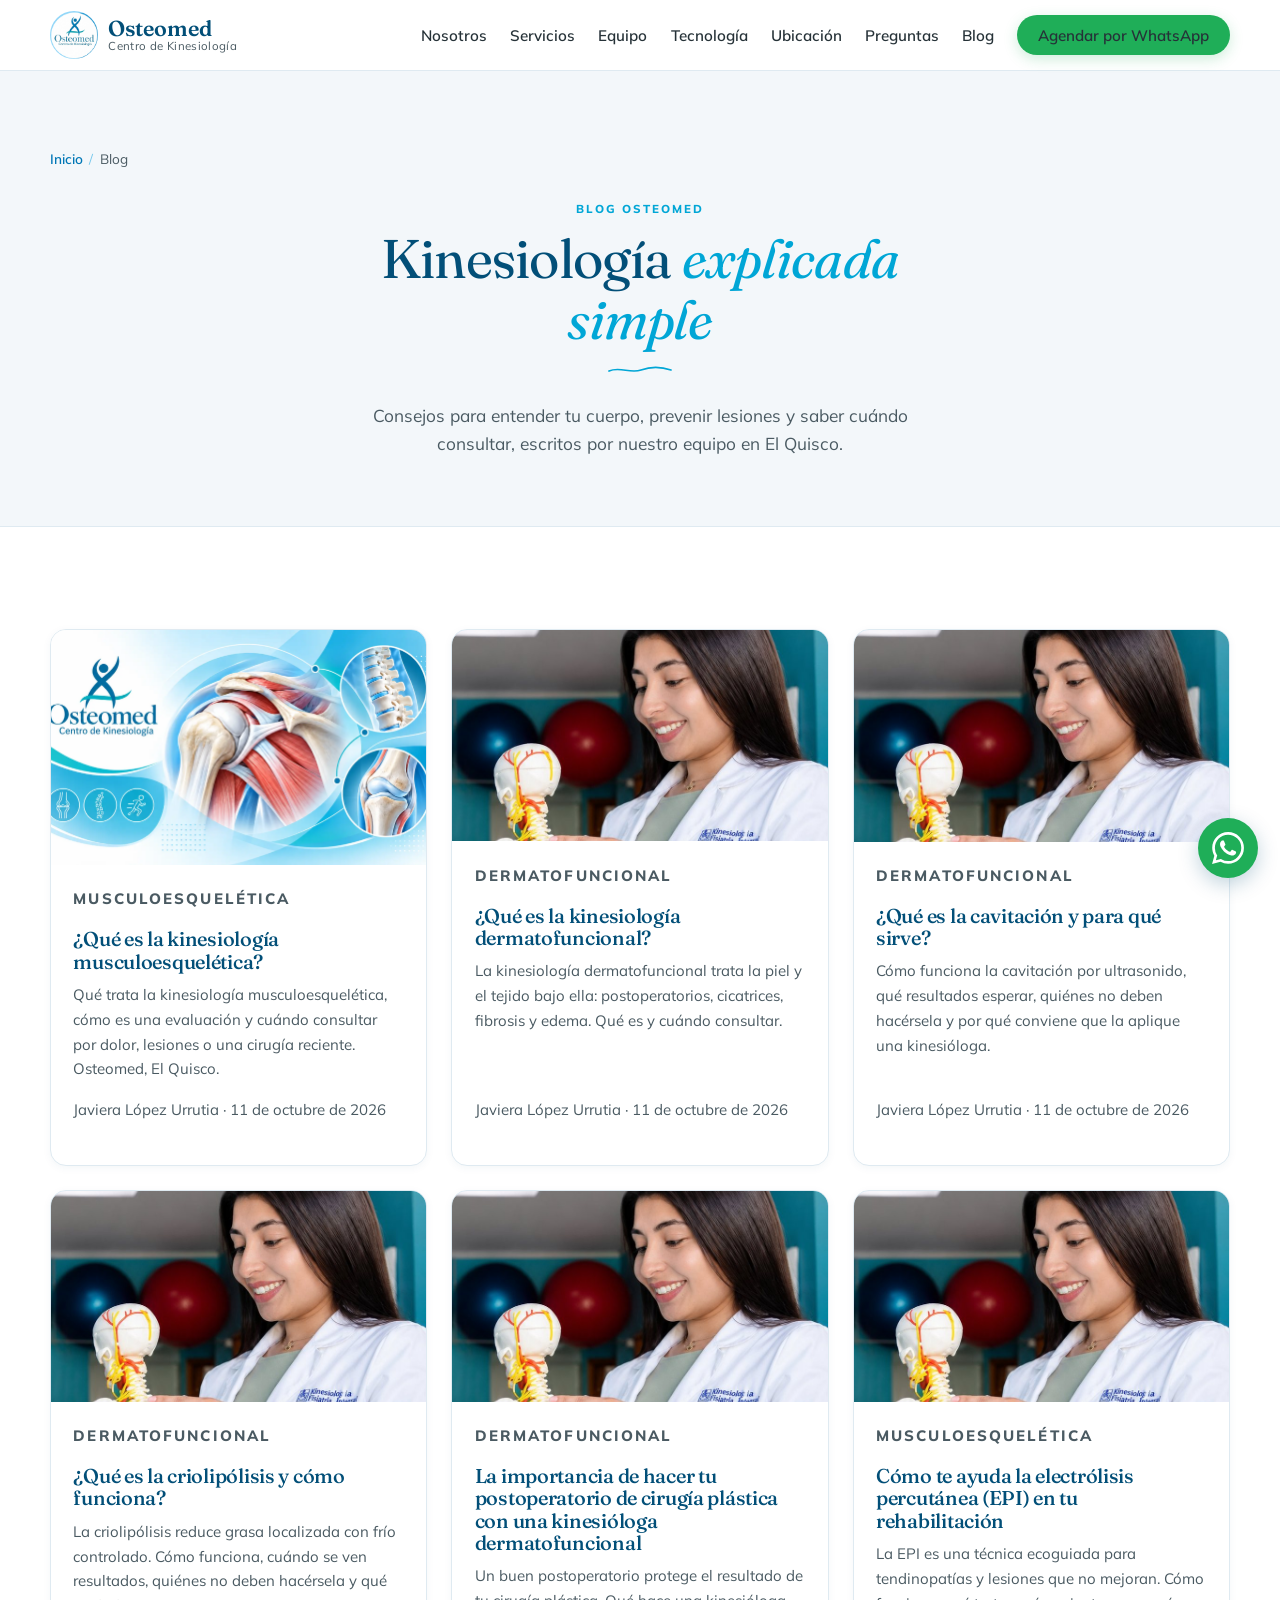
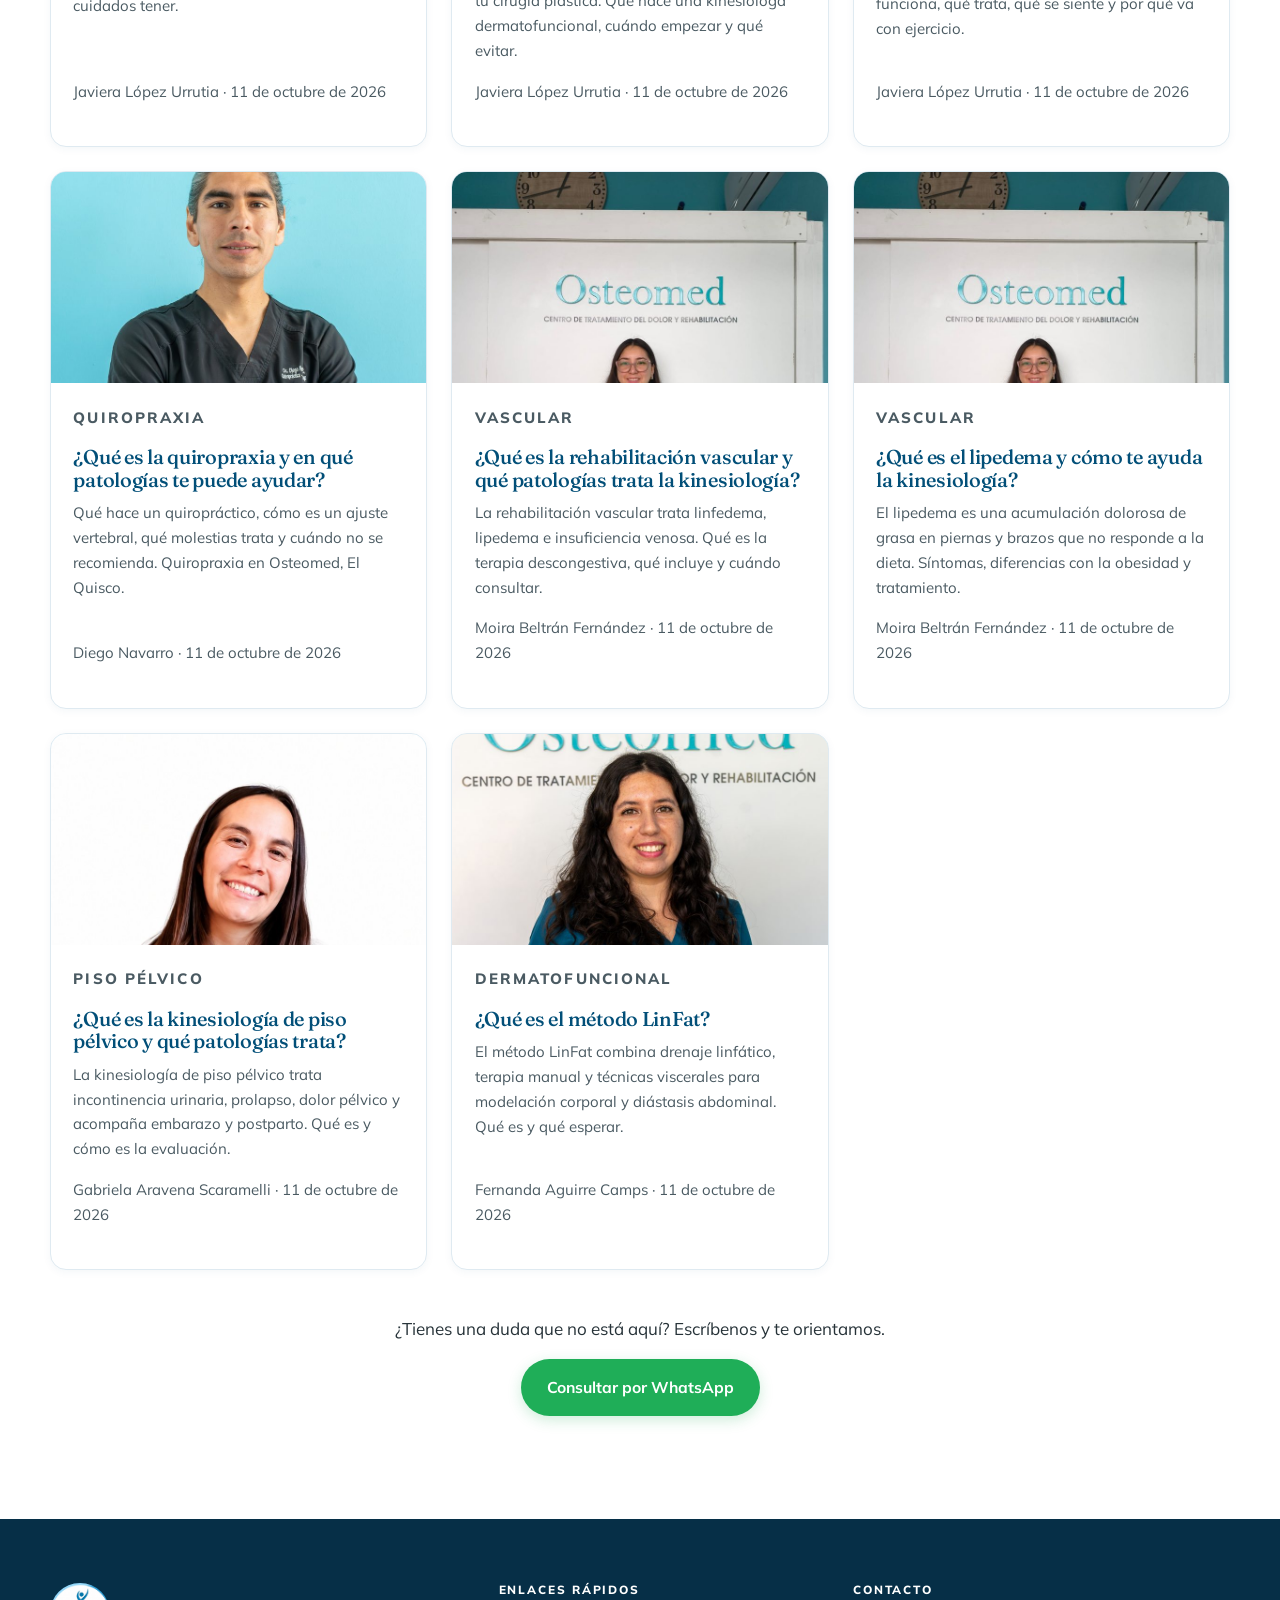
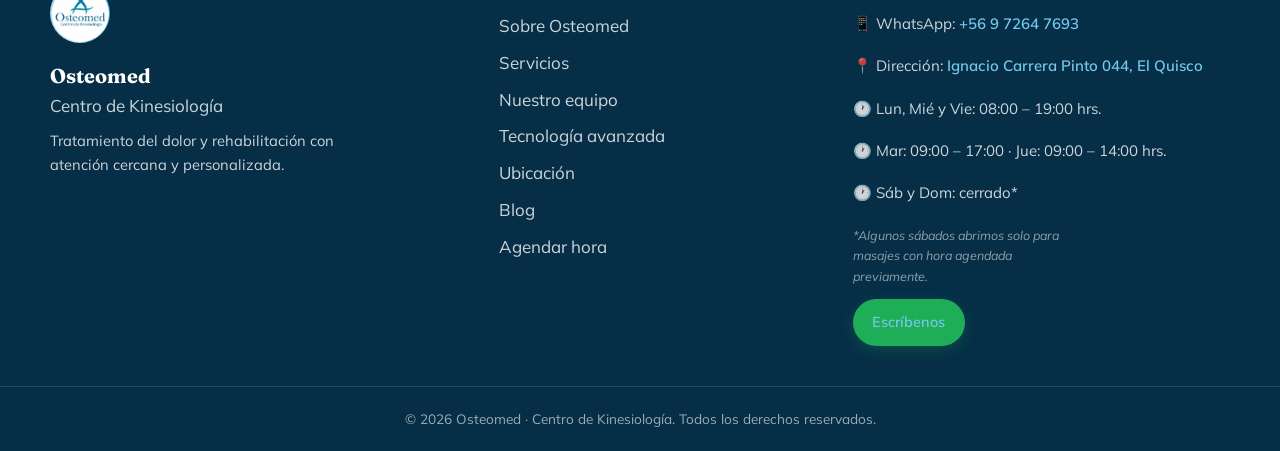
==== commit 4205923d: "Blog: favicon en todas las páginas + imagen del artículo musculoesquelética El favicon de Osteomed n" ====
--- a/blog/index.html
+++ b/blog/index.html
@@ -21,7 +21,7 @@
   <meta property="og:image" content="https://www.kinesiologiaosteomed.cl/assets/equipo.jpg">
   <meta name="twitter:card" content="summary_large_image">
 
-  <!-- Copiar aquí las mismas líneas de favicon que tiene index.html -->
+  <link rel="icon" type="image/png" href="/assets/logo.png">
 
   <link rel="preconnect" href="https://fonts.googleapis.com">
   <link rel="preconnect" href="https://fonts.gstatic.com" crossorigin>
@@ -99,14 +99,14 @@
       </div>
     </section>
 
-    <section class="section">
+    <section class="section no-reveal">
       <div class="container">
         <div class="post-grid">
 
           <!-- Artículos: el más reciente primero. Para agregar uno, copiar un <article class="post-card"> -->
           <article class="post-card">
-            <a href="/blog/que-es-la-kinesiologia-musculoesqueletica/" class="post-card-img post-card-img--author" tabindex="-1" aria-hidden="true">
-              <img src="/assets/team-javiera.jpg" alt="" width="600" height="660" loading="lazy">
+            <a href="/blog/que-es-la-kinesiologia-musculoesqueletica/" class="post-card-img" tabindex="-1" aria-hidden="true">
+              <img src="/assets/blog/que-es-la-kinesiologia-musculoesqueletica.webp" alt="" width="1672" height="941" loading="lazy">
             </a>
             <div class="post-card-body">
               <p class="post-cat">Musculoesquelética</p>
--- a/styles.css
+++ b/styles.css
@@ -468,6 +468,7 @@
 /* ---------- Animaciones de entrada ---------- */
 .reveal { opacity: 0; transform: translateY(28px); transition: opacity .7s ease, transform .7s ease; }
 .reveal.is-visible { opacity: 1; transform: none; }
+.no-reveal.reveal { opacity: 1; transform: none; }
 
 /* ============================================================
    PRESENCIA DE MARCA (v2)
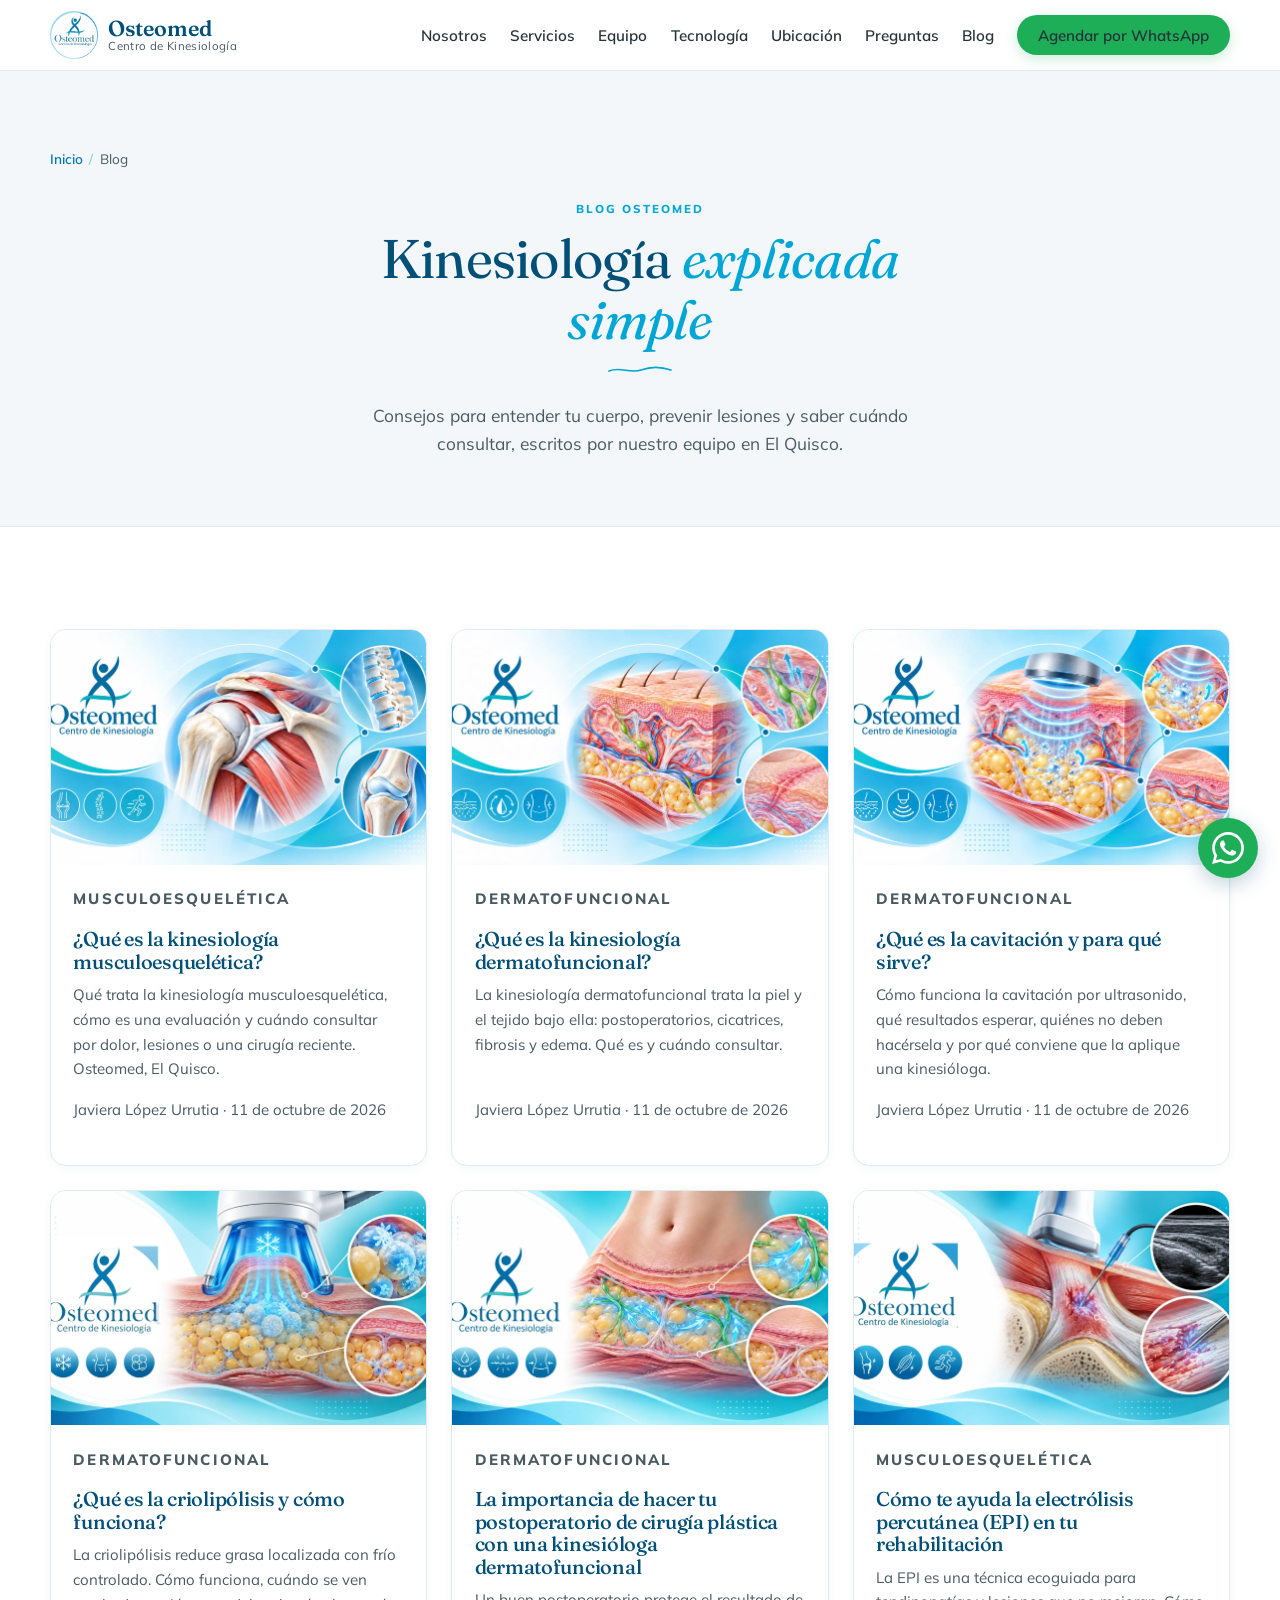
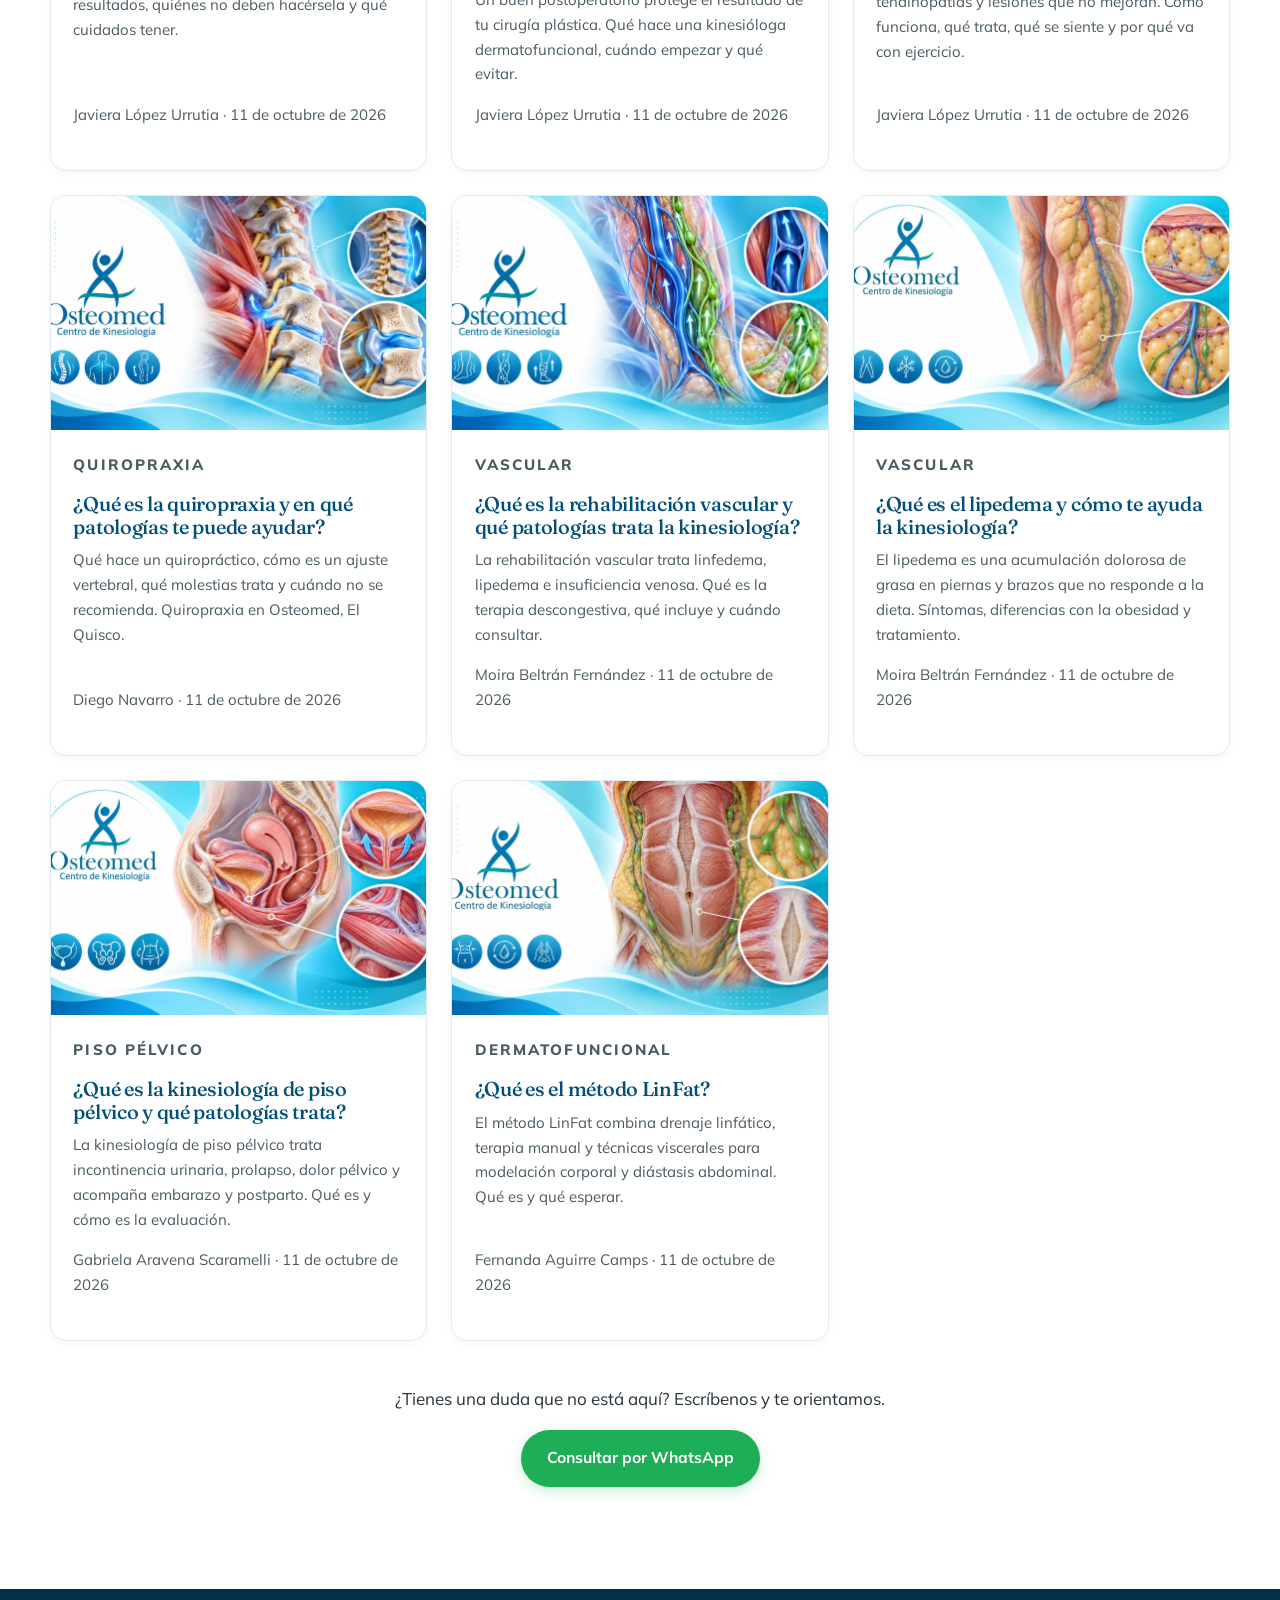
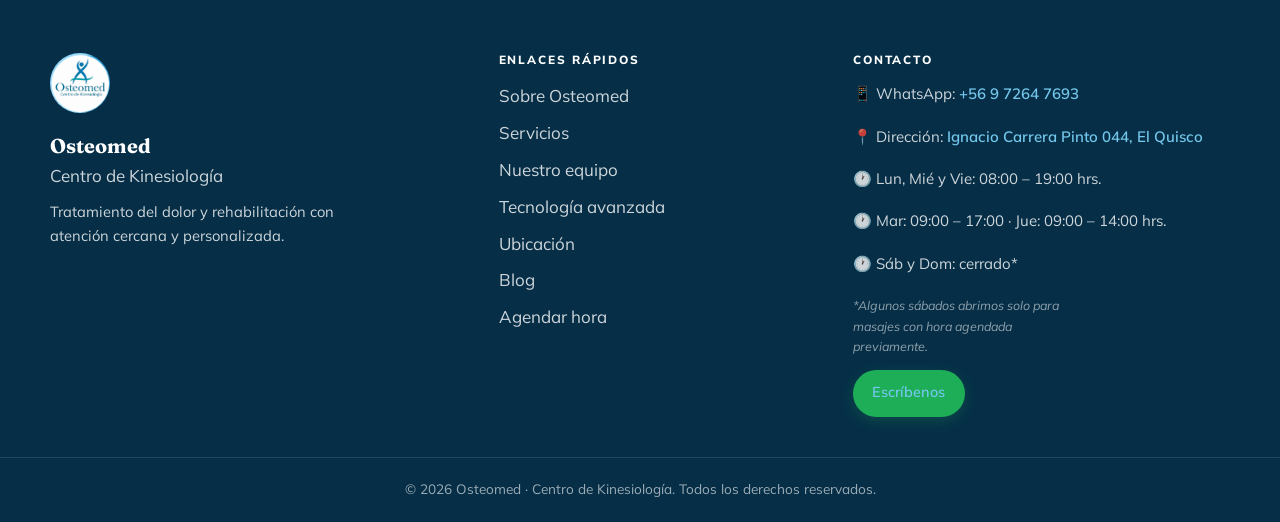
==== commit 37a9b1fe: "Blog: imagen propia para los 10 artículos restantes Cada artículo ya no usa fotos del equipo como pl" ====
--- a/blog/index.html
+++ b/blog/index.html
@@ -116,8 +116,8 @@
             </div>
           </article>
           <article class="post-card">
-            <a href="/blog/que-es-la-kinesiologia-dermatofuncional/" class="post-card-img post-card-img--author" tabindex="-1" aria-hidden="true">
-              <img src="/assets/team-javiera.jpg" alt="" width="600" height="660" loading="lazy">
+            <a href="/blog/que-es-la-kinesiologia-dermatofuncional/" class="post-card-img" tabindex="-1" aria-hidden="true">
+              <img src="/assets/blog/que-es-la-kinesiologia-dermatofuncional.webp" alt="" width="1672" height="941" loading="lazy">
             </a>
             <div class="post-card-body">
               <p class="post-cat">Dermatofuncional</p>
@@ -127,8 +127,8 @@
             </div>
           </article>
           <article class="post-card">
-            <a href="/blog/que-es-la-cavitacion/" class="post-card-img post-card-img--author" tabindex="-1" aria-hidden="true">
-              <img src="/assets/team-javiera.jpg" alt="" width="600" height="660" loading="lazy">
+            <a href="/blog/que-es-la-cavitacion/" class="post-card-img" tabindex="-1" aria-hidden="true">
+              <img src="/assets/blog/que-es-la-cavitacion.webp" alt="" width="1672" height="941" loading="lazy">
             </a>
             <div class="post-card-body">
               <p class="post-cat">Dermatofuncional</p>
@@ -138,8 +138,8 @@
             </div>
           </article>
           <article class="post-card">
-            <a href="/blog/que-es-la-criolipolisis/" class="post-card-img post-card-img--author" tabindex="-1" aria-hidden="true">
-              <img src="/assets/team-javiera.jpg" alt="" width="600" height="660" loading="lazy">
+            <a href="/blog/que-es-la-criolipolisis/" class="post-card-img" tabindex="-1" aria-hidden="true">
+              <img src="/assets/blog/que-es-la-criolipolisis.webp" alt="" width="1672" height="941" loading="lazy">
             </a>
             <div class="post-card-body">
               <p class="post-cat">Dermatofuncional</p>
@@ -149,8 +149,8 @@
             </div>
           </article>
           <article class="post-card">
-            <a href="/blog/postoperatorio-cirugia-plastica-kinesiologa-dermatofuncional/" class="post-card-img post-card-img--author" tabindex="-1" aria-hidden="true">
-              <img src="/assets/team-javiera.jpg" alt="" width="600" height="660" loading="lazy">
+            <a href="/blog/postoperatorio-cirugia-plastica-kinesiologa-dermatofuncional/" class="post-card-img" tabindex="-1" aria-hidden="true">
+              <img src="/assets/blog/postoperatorio-cirugia-plastica-kinesiologa-dermatofuncional.webp" alt="" width="1672" height="941" loading="lazy">
             </a>
             <div class="post-card-body">
               <p class="post-cat">Dermatofuncional</p>
@@ -160,8 +160,8 @@
             </div>
           </article>
           <article class="post-card">
-            <a href="/blog/electrolisis-percutanea-epi-rehabilitacion/" class="post-card-img post-card-img--author" tabindex="-1" aria-hidden="true">
-              <img src="/assets/team-javiera.jpg" alt="" width="600" height="660" loading="lazy">
+            <a href="/blog/electrolisis-percutanea-epi-rehabilitacion/" class="post-card-img" tabindex="-1" aria-hidden="true">
+              <img src="/assets/blog/electrolisis-percutanea-epi-rehabilitacion.webp" alt="" width="1672" height="941" loading="lazy">
             </a>
             <div class="post-card-body">
               <p class="post-cat">Musculoesquelética</p>
@@ -171,8 +171,8 @@
             </div>
           </article>
           <article class="post-card">
-            <a href="/blog/que-es-la-quiropraxia/" class="post-card-img post-card-img--author" tabindex="-1" aria-hidden="true">
-              <img src="/assets/team-diego.jpg" alt="" width="600" height="660" loading="lazy">
+            <a href="/blog/que-es-la-quiropraxia/" class="post-card-img" tabindex="-1" aria-hidden="true">
+              <img src="/assets/blog/que-es-la-quiropraxia.webp" alt="" width="1672" height="941" loading="lazy">
             </a>
             <div class="post-card-body">
               <p class="post-cat">Quiropraxia</p>
@@ -182,8 +182,8 @@
             </div>
           </article>
           <article class="post-card">
-            <a href="/blog/rehabilitacion-vascular-kinesiologia/" class="post-card-img post-card-img--author" tabindex="-1" aria-hidden="true">
-              <img src="/assets/team-moira.jpg" alt="" width="600" height="660" loading="lazy">
+            <a href="/blog/rehabilitacion-vascular-kinesiologia/" class="post-card-img" tabindex="-1" aria-hidden="true">
+              <img src="/assets/blog/rehabilitacion-vascular-kinesiologia.webp" alt="" width="1672" height="941" loading="lazy">
             </a>
             <div class="post-card-body">
               <p class="post-cat">Vascular</p>
@@ -193,8 +193,8 @@
             </div>
           </article>
           <article class="post-card">
-            <a href="/blog/que-es-el-lipedema/" class="post-card-img post-card-img--author" tabindex="-1" aria-hidden="true">
-              <img src="/assets/team-moira.jpg" alt="" width="600" height="660" loading="lazy">
+            <a href="/blog/que-es-el-lipedema/" class="post-card-img" tabindex="-1" aria-hidden="true">
+              <img src="/assets/blog/que-es-el-lipedema.webp" alt="" width="1672" height="941" loading="lazy">
             </a>
             <div class="post-card-body">
               <p class="post-cat">Vascular</p>
@@ -204,8 +204,8 @@
             </div>
           </article>
           <article class="post-card">
-            <a href="/blog/kinesiologia-de-piso-pelvico/" class="post-card-img post-card-img--author" tabindex="-1" aria-hidden="true">
-              <img src="/assets/team-gabriela.jpg" alt="" width="600" height="660" loading="lazy">
+            <a href="/blog/kinesiologia-de-piso-pelvico/" class="post-card-img" tabindex="-1" aria-hidden="true">
+              <img src="/assets/blog/kinesiologia-de-piso-pelvico.webp" alt="" width="1672" height="941" loading="lazy">
             </a>
             <div class="post-card-body">
               <p class="post-cat">Piso pélvico</p>
@@ -215,8 +215,8 @@
             </div>
           </article>
           <article class="post-card">
-            <a href="/blog/que-es-el-metodo-linfat/" class="post-card-img post-card-img--author" tabindex="-1" aria-hidden="true">
-              <img src="/assets/team-fernanda.jpg" alt="" width="600" height="660" loading="lazy">
+            <a href="/blog/que-es-el-metodo-linfat/" class="post-card-img" tabindex="-1" aria-hidden="true">
+              <img src="/assets/blog/que-es-el-metodo-linfat.webp" alt="" width="1672" height="941" loading="lazy">
             </a>
             <div class="post-card-body">
               <p class="post-cat">Dermatofuncional</p>
